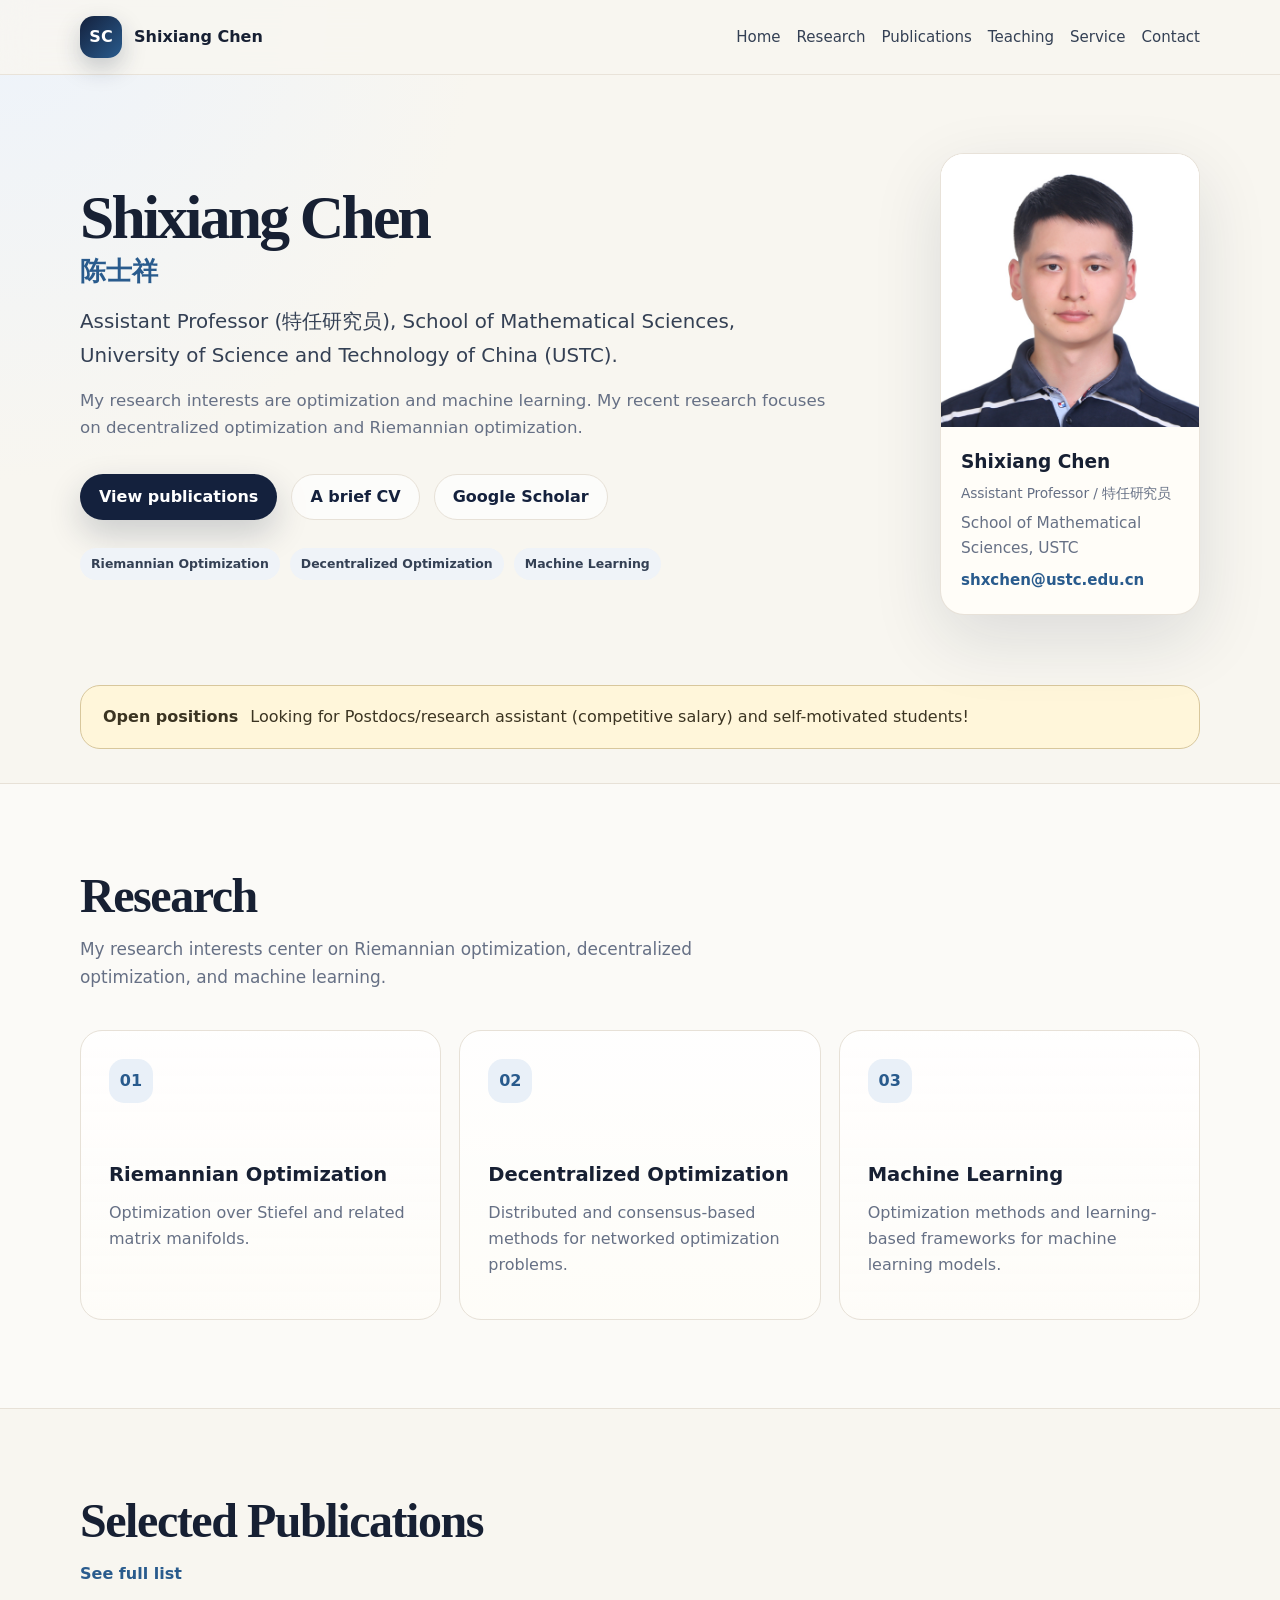
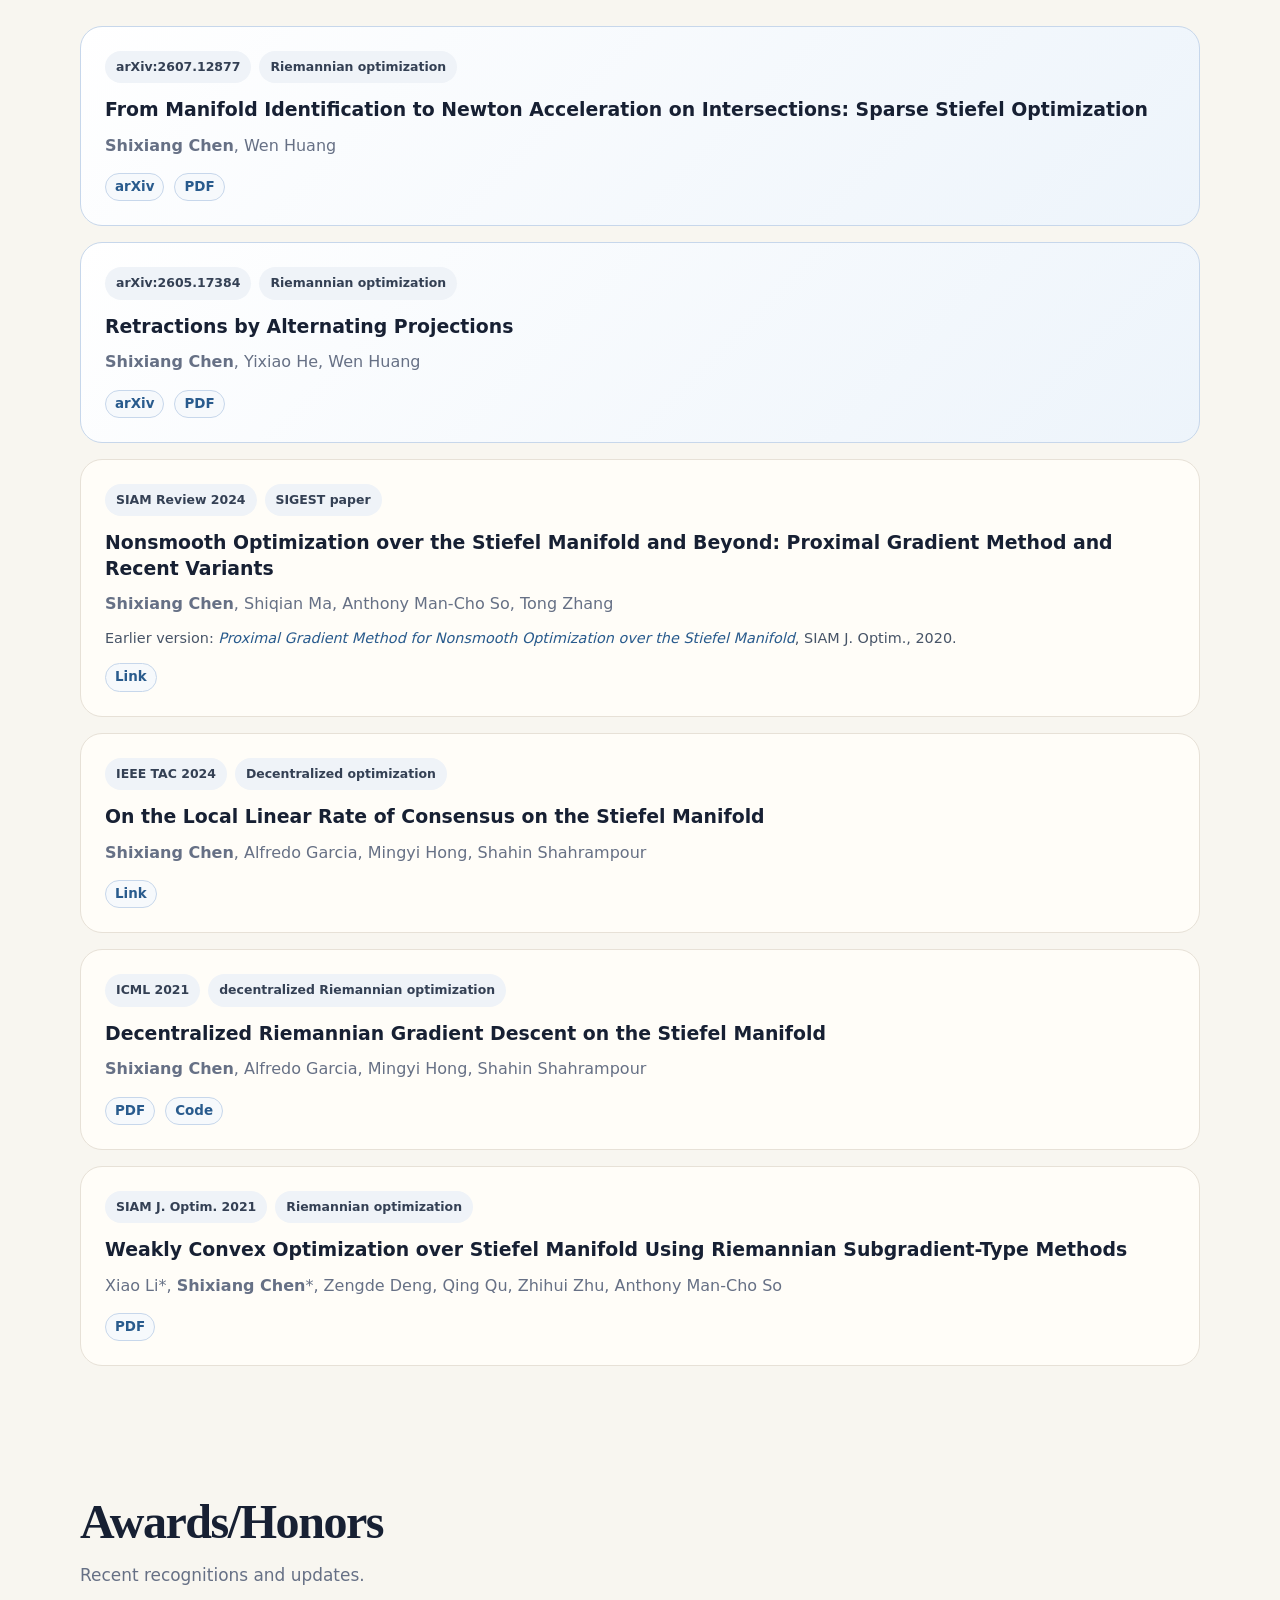
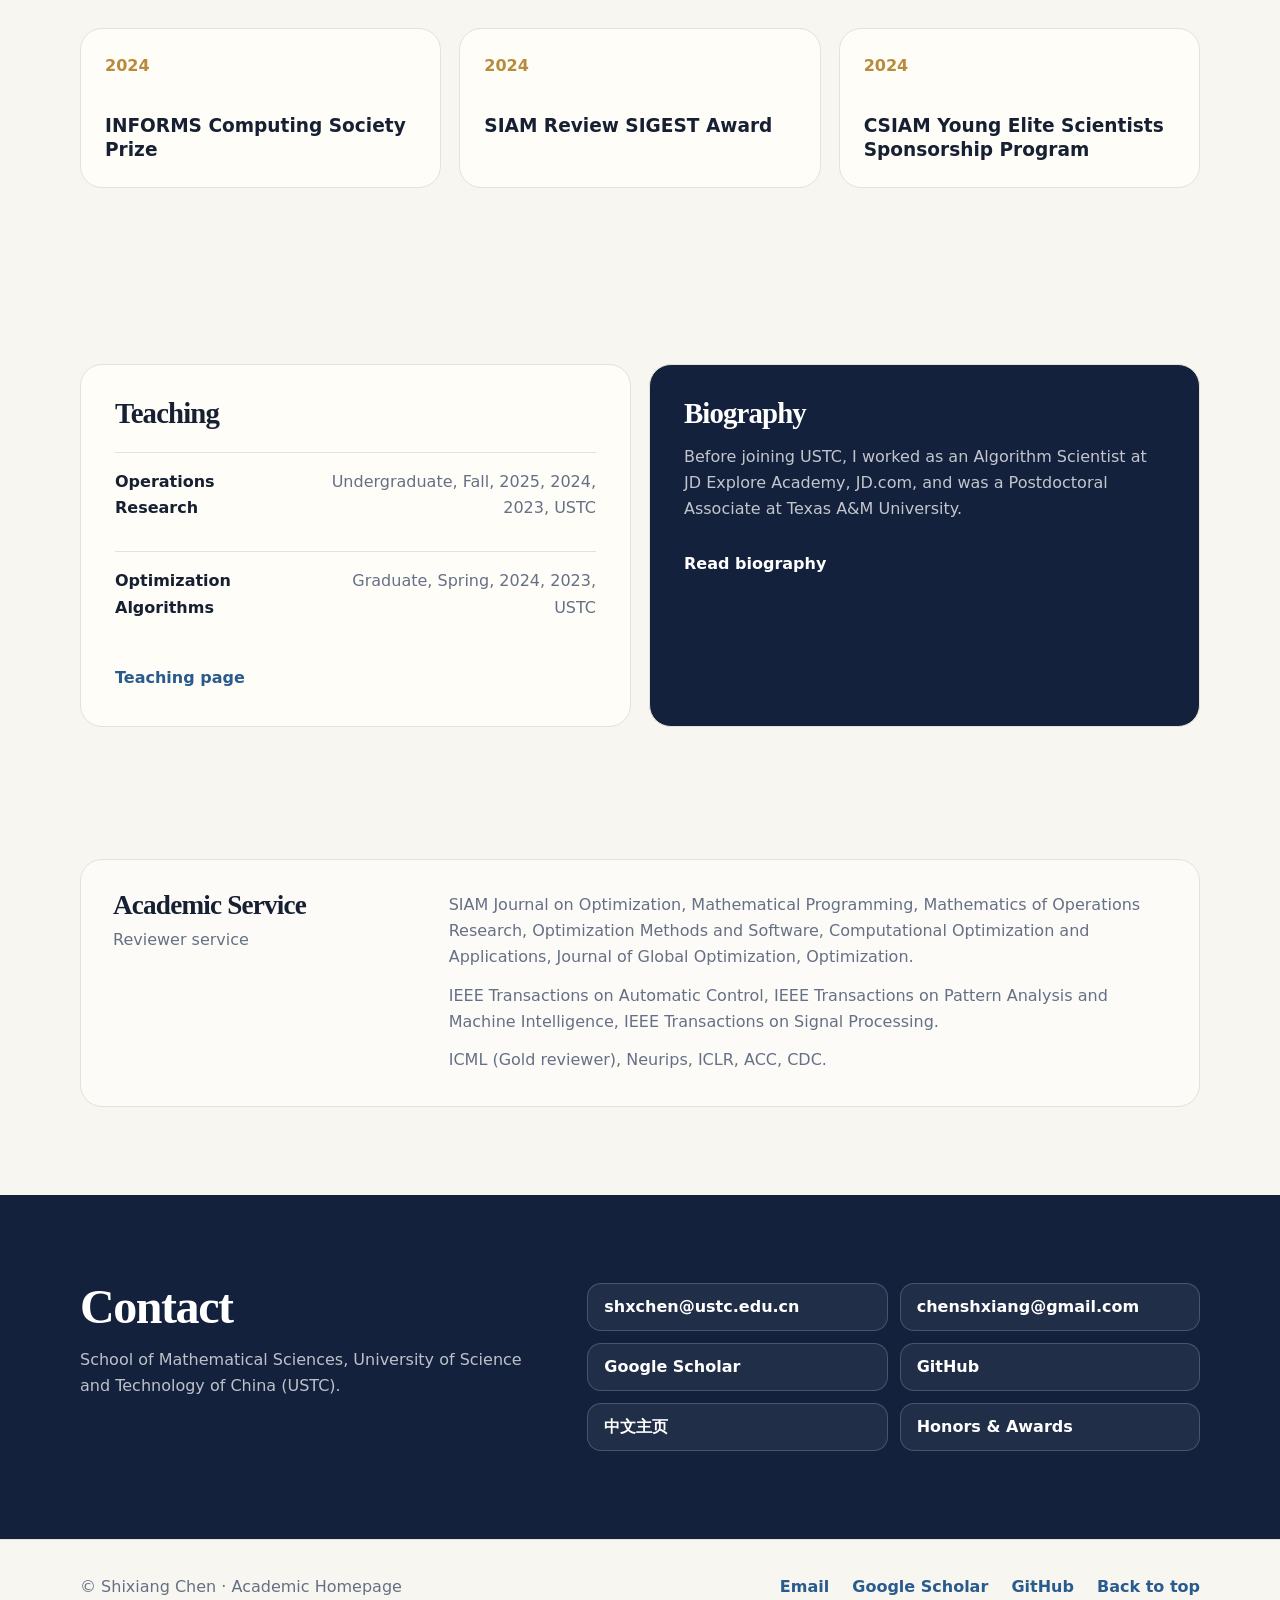
==== index.html @ 7901f351 "Remove selected publications description" ====
<!doctype html>
<html lang="en">
<head>
  <meta charset="utf-8" />
  <meta name="viewport" content="width=device-width, initial-scale=1" />
  <meta name="generator" content="jemdoc, see http://jemdoc.jaboc.net/" />
  <meta name="description" content="Shixiang Chen's academic homepage. Research in optimization, machine learning, decentralized optimization, and Riemannian optimization." />
  <link rel="stylesheet" href="jemdoc.css" type="text/css" />
  <link rel="shortcut icon" href="favicon.ico" />
  <link rel="bookmark" href="favicon.ico" type="image/x-icon" />
  <title>Shixiang Chen's Homepage (陈士祥)</title>
</head>
<body class="home-page">
  <header class="site-header">
    <div class="container nav-wrap">
      <a class="brand" href="#top" aria-label="Shixiang Chen homepage">
        <span class="brand-mark" aria-hidden="true">SC</span>
        <span class="brand-text">Shixiang Chen</span>
      </a>
      <nav class="nav-links" aria-label="Primary navigation">
        <a href="#top">Home</a>
        <a href="#research">Research</a>
        <a href="Publications.html">Publications</a>
        <a href="#teaching">Teaching</a>
        <a href="#service">Service</a>
        <a href="#contact">Contact</a>
      </nav>
    </div>
  </header>

  <main id="top">
    <section class="hero section-pad">
      <div class="container hero-grid">
        <div class="hero-copy">
          <h1>Shixiang Chen <span>陈士祥</span></h1>
          <p class="lead">
            Assistant Professor (特任研究员), School of Mathematical Sciences,
            University of Science and Technology of China (USTC).
          </p>
          <p class="hero-summary">
            My research interests are optimization and machine learning. My recent research focuses on
            decentralized optimization and Riemannian optimization.
          </p>
          <div class="hero-actions" aria-label="Key links">
            <a class="btn primary" href="#publications">View publications</a>
            <a class="btn ghost" href="cv/cv.pdf">A brief CV</a>
            <a class="btn ghost" href="https://scholar.google.com.hk/citations?user=WChDBRkAAAAJ&amp;hl">Google Scholar</a>
          </div>
          <div class="research-tags" aria-label="Research areas">
            <span>Riemannian Optimization</span>
            <span>Decentralized Optimization</span>
            <span>Machine Learning</span>
          </div>
        </div>
        <aside class="profile-card" aria-label="Profile">
          <img src="photos/bio.jpg" alt="Portrait of Shixiang Chen" />
          <div class="profile-info">
            <h2>Shixiang Chen</h2>
            <p class="profile-role">Assistant Professor / 特任研究员</p>
            <p>School of Mathematical Sciences, USTC</p>
            <a href="mailto:shxchen@ustc.edu.cn">shxchen@ustc.edu.cn</a>
          </div>
        </aside>
      </div>
    </section>

    <section class="notice-strip" aria-label="Open positions">
      <div class="container notice-inner">
        <strong>Open positions</strong>
        <span>Looking for Postdocs/research assistant (competitive salary) and self-motivated students!</span>
      </div>
    </section>

    <section id="research" class="section-pad muted">
      <div class="container">
        <div class="section-heading">
          <h2>Research</h2>
          <p>My research interests center on Riemannian optimization, decentralized optimization, and machine learning.</p>
        </div>
        <div class="research-grid">
          <article class="topic-card">
            <span class="topic-number">01</span>
            <h3>Riemannian Optimization</h3>
            <p>Optimization over Stiefel and related matrix manifolds.</p>
          </article>
          <article class="topic-card">
            <span class="topic-number">02</span>
            <h3>Decentralized Optimization</h3>
            <p>Distributed and consensus-based methods for networked optimization problems.</p>
          </article>
          <article class="topic-card">
            <span class="topic-number">03</span>
            <h3>Machine Learning</h3>
            <p>Optimization methods and learning-based frameworks for machine learning models.</p>
          </article>
        </div>
      </div>
    </section>

    <section id="publications" class="section-pad">
      <div class="container">
        <div class="section-heading">
          <h2>Selected Publications</h2>
          <a class="text-link" href="Publications.html">See full list</a>
        </div>
        <div class="paper-list">
          <article class="paper-card featured">
            <div class="paper-meta"><span>arXiv:2607.12877</span><span>Riemannian optimization</span></div>
            <h3>From Manifold Identification to Newton Acceleration on Intersections: Sparse Stiefel Optimization</h3>
            <p><strong>Shixiang Chen</strong>, Wen Huang</p>
            <p class="paper-links">
              <a href="https://arxiv.org/abs/2607.12877">arXiv</a>
              <a href="https://arxiv.org/pdf/2607.12877">PDF</a>
            </p>
          </article>
          <article class="paper-card featured">
            <div class="paper-meta"><span>arXiv:2605.17384</span><span>Riemannian optimization</span></div>
            <h3>Retractions by Alternating Projections</h3>
            <p><strong>Shixiang Chen</strong>, Yixiao He, Wen Huang</p>
            <p class="paper-links">
              <a href="https://arxiv.org/abs/2605.17384">arXiv</a>
              <a href="https://arxiv.org/pdf/2605.17384">PDF</a>
            </p>
          </article>
          <article class="paper-card">
            <div class="paper-meta"><span>SIAM Review 2024</span><span>SIGEST paper</span></div>
            <h3>Nonsmooth Optimization over the Stiefel Manifold and Beyond: Proximal Gradient Method and Recent Variants</h3>
            <p><strong>Shixiang Chen</strong>, Shiqian Ma, Anthony Man-Cho So, Tong Zhang</p>
            <p class="paper-note">Earlier version: <a href="https://epubs.siam.org/doi/10.1137/18M122457X"><em>Proximal Gradient Method for Nonsmooth Optimization over the Stiefel Manifold</em></a>, SIAM J. Optim., 2020.</p>
            <p class="paper-links"><a href="https://epubs.siam.org/doi/10.1137/24M1628578">Link</a></p>
          </article>
          <article class="paper-card">
            <div class="paper-meta"><span>IEEE TAC 2024</span><span>Decentralized optimization</span></div>
            <h3>On the Local Linear Rate of Consensus on the Stiefel Manifold</h3>
            <p><strong>Shixiang Chen</strong>, Alfredo Garcia, Mingyi Hong, Shahin Shahrampour</p>
            <p class="paper-links"><a href="https://ieeexplore.ieee.org/document/10310108">Link</a></p>
          </article>
          <article class="paper-card">
            <div class="paper-meta"><span>ICML 2021</span><span>decentralized Riemannian optimization</span></div>
            <h3>Decentralized Riemannian Gradient Descent on the Stiefel Manifold</h3>
            <p><strong>Shixiang Chen</strong>, Alfredo Garcia, Mingyi Hong, Shahin Shahrampour</p>
            <p class="paper-links">
              <a href="http://proceedings.mlr.press/v139/chen21g/chen21g.pdf">PDF</a>
              <a href="https://github.com/chenshixiang/Decentralized_Riemannian_gradient_descent_on_Stiefel_manifold">Code</a>
            </p>
          </article>
          <article class="paper-card">
            <div class="paper-meta"><span>SIAM J. Optim. 2021</span><span>Riemannian optimization</span></div>
            <h3>Weakly Convex Optimization over Stiefel Manifold Using Riemannian Subgradient-Type Methods</h3>
            <p>Xiao Li*, <strong>Shixiang Chen</strong>*, Zengde Deng, Qing Qu, Zhihui Zhu, Anthony Man-Cho So</p>
            <p class="paper-links"><a href="https://arxiv.org/pdf/1911.05047.pdf">PDF</a></p>
          </article>
        </div>
      </div>
    </section>

    <section id="awards" class="section-pad compact">
      <div class="container">
        <div class="section-heading">
          <h2>Awards/Honors</h2>
          <p>Recent recognitions and updates.</p>
        </div>
        <div class="highlight-grid">
          <article class="highlight-card">
            <span>2024</span>
            <h3>INFORMS Computing Society Prize</h3>
          </article>
          <article class="highlight-card">
            <span>2024</span>
            <h3>SIAM Review SIGEST Award</h3>
          </article>
          <article class="highlight-card">
            <span>2024</span>
            <h3>CSIAM Young Elite Scientists Sponsorship Program</h3>
          </article>
        </div>
      </div>
    </section>

    <section id="teaching" class="section-pad">
      <div class="container two-column">
        <div class="panel">
          <h2>Teaching</h2>
          <ul class="clean-list">
            <li><strong>Operations Research</strong><span>Undergraduate, Fall, 2025, 2024, 2023, USTC</span></li>
            <li><strong>Optimization Algorithms</strong><span>Graduate, Spring, 2024, 2023, USTC</span></li>
          </ul>
          <p class="panel-link"><a href="Teaching.html">Teaching page</a></p>
        </div>
        <div class="panel accent-panel">
          <h2>Biography</h2>
          <p>
            Before joining USTC, I worked as an Algorithm Scientist at JD Explore Academy, JD.com,
            and was a Postdoctoral Associate at Texas A&amp;M University.
          </p>
          <p class="panel-link"><a href="Biography.html">Read biography</a></p>
        </div>
      </div>
    </section>

    <section id="service" class="section-pad compact">
      <div class="container service-box">
        <div>
          <h2>Academic Service</h2>
          <p class="muted-text">Reviewer service</p>
        </div>
        <div>
          <p>
            SIAM Journal on Optimization, Mathematical Programming, Mathematics of Operations Research,
            Optimization Methods and Software, Computational Optimization and Applications,
            Journal of Global Optimization, Optimization.
          </p>
          <p>
            IEEE Transactions on Automatic Control, IEEE Transactions on Pattern Analysis and Machine Intelligence,
            IEEE Transactions on Signal Processing.
          </p>
          <p>ICML (Gold reviewer), Neurips, ICLR, ACC, CDC.</p>
        </div>
      </div>
    </section>

    <section id="contact" class="section-pad contact-section">
      <div class="container contact-grid">
        <div>
          <h2>Contact</h2>
          <p>School of Mathematical Sciences, University of Science and Technology of China (USTC).</p>
        </div>
        <div class="contact-links">
          <a href="mailto:shxchen@ustc.edu.cn">shxchen@ustc.edu.cn</a>
          <a href="mailto:chenshxiang@gmail.com">chenshxiang@gmail.com</a>
          <a href="https://scholar.google.com.hk/citations?user=WChDBRkAAAAJ&amp;hl">Google Scholar</a>
          <a href="https://github.com/chenshixiang">GitHub</a>
          <a href="http://faculty.ustc.edu.cn/chenshixiang/zh_CN/index.htm">中文主页</a>
          <a href="Recognition.html">Honors &amp; Awards</a>
        </div>
      </div>
    </section>
  </main>

  <footer class="footer">
    <div class="container footer-inner">
      <p>© Shixiang Chen · Academic Homepage</p>
      <div>
        <a href="mailto:shxchen@ustc.edu.cn">Email</a>
        <a href="https://scholar.google.com.hk/citations?user=WChDBRkAAAAJ&amp;hl">Google Scholar</a>
        <a href="https://github.com/chenshixiang">GitHub</a>
        <a href="#top">Back to top</a>
      </div>
    </div>
  </footer>
</body>
</html>
---- jemdoc.css ----
/* Modern academic homepage styles with light compatibility for legacy jemdoc pages. */

:root {
  --bg: #f8f6f0;
  --paper: #fffdf8;
  --ink: #172033;
  --muted: #667085;
  --line: #e7e1d7;
  --navy: #14213d;
  --blue: #295b8d;
  --blue-soft: #e9f0f8;
  --gold: #b88a3b;
  --shadow: 0 24px 70px rgba(20, 33, 61, 0.12);
  --radius: 22px;
}

* {
  box-sizing: border-box;
}

html {
  scroll-behavior: smooth;
}

body {
  margin: 0;
  color: var(--ink);
  background: var(--bg);
  font-family: Inter, ui-sans-serif, system-ui, -apple-system, BlinkMacSystemFont, "Segoe UI", sans-serif;
  line-height: 1.65;
  overflow-x: hidden;
}

a {
  color: var(--blue);
  text-decoration: none;
}

a:hover {
  color: var(--navy);
}

h1,
h2,
h3,
p {
  margin-top: 0;
}

strong {
  font-weight: 750;
}

.container {
  width: min(1120px, calc(100% - 40px));
  margin: 0 auto;
}

.section-pad {
  padding: 88px 0;
}

.compact {
  padding-top: 44px;
}

.home-page {
  background:
    radial-gradient(circle at top left, #edf3fb 0, rgba(237, 243, 251, 0) 30rem),
    var(--bg);
}

.site-header {
  position: sticky;
  top: 0;
  z-index: 10;
  background: rgba(248, 246, 240, 0.84);
  border-bottom: 1px solid rgba(231, 225, 215, 0.88);
  backdrop-filter: blur(16px);
}

.nav-wrap {
  min-height: 74px;
  display: flex;
  align-items: center;
  justify-content: space-between;
  gap: 22px;
}

.brand {
  display: inline-flex;
  align-items: center;
  gap: 12px;
  color: var(--ink);
  font-weight: 750;
}

.brand-mark {
  width: 42px;
  height: 42px;
  display: inline-grid;
  place-items: center;
  border-radius: 14px;
  color: #fff;
  background: linear-gradient(135deg, var(--navy), var(--blue));
  box-shadow: 0 10px 24px rgba(20, 33, 61, 0.22);
}

.brand-text {
  color: var(--ink);
}

.nav-links {
  display: flex;
  align-items: center;
  justify-content: flex-end;
  flex-wrap: wrap;
  gap: 16px;
  color: #344054;
  font-size: 0.94rem;
}

.nav-links a {
  color: inherit;
  min-width: 0;
}

.nav-links a:hover {
  color: var(--blue);
}

.hero {
  padding-top: 78px;
}

.hero-grid {
  display: grid;
  grid-template-columns: minmax(0, 1fr) 260px;
  gap: 52px;
  align-items: center;
}

.hero-copy,
.profile-card,
.paper-card,
.panel,
.topic-card,
.highlight-card {
  min-width: 0;
}

.hero h1 {
  margin-bottom: 20px;
  font-family: Georgia, "Times New Roman", serif;
  font-size: clamp(2.25rem, 5vw, 3.85rem);
  line-height: 0.95;
  letter-spacing: -0.045em;
  color: var(--ink);
}

.hero h1 span {
  display: block;
  margin-top: 14px;
  color: var(--blue);
  font-size: 0.42em;
  letter-spacing: 0;
}

.lead {
  max-width: 760px;
  margin-bottom: 14px;
  color: #344054;
  font-size: 1.24rem;
  line-height: 1.72;
}

.hero-summary {
  max-width: 760px;
  margin-bottom: 0;
  color: var(--muted);
  font-size: 1.04rem;
}

.hero-actions {
  display: flex;
  flex-wrap: wrap;
  gap: 14px;
  margin: 32px 0 28px;
}

.btn {
  min-height: 46px;
  display: inline-flex;
  align-items: center;
  justify-content: center;
  padding: 0 18px;
  border: 1px solid transparent;
  border-radius: 999px;
  font-weight: 750;
}

.btn.primary {
  color: #fff;
  background: var(--navy);
  box-shadow: 0 14px 34px rgba(20, 33, 61, 0.2);
}

.btn.ghost {
  color: var(--navy);
  background: rgba(255, 255, 255, 0.66);
  border-color: var(--line);
}

.btn:hover {
  transform: translateY(-1px);
  transition: transform 0.16s ease;
}

.research-tags {
  max-width: 780px;
  display: flex;
  flex-wrap: wrap;
  gap: 10px;
}

.research-tags span,
.paper-meta span {
  display: inline-flex;
  padding: 6px 11px;
  border-radius: 999px;
  color: #344054;
  background: #eff3f8;
  font-size: 0.78rem;
  font-weight: 800;
  max-width: 100%;
}

.profile-card {
  overflow: hidden;
  border: 1px solid rgba(231, 225, 215, 0.95);
  border-radius: 24px;
  background: var(--paper);
  box-shadow: var(--shadow);
}

.profile-card img {
  display: block;
  width: 100%;
  aspect-ratio: 1 / 1.06;
  object-fit: cover;
  object-position: center top;
  background: #fff;
}

.profile-info {
  padding: 20px;
}

.profile-info h2 {
  margin-bottom: 4px;
  font-size: 1.16rem;
}

.profile-info p {
  margin: 0 0 6px;
  color: var(--muted);
  font-size: 0.96rem;
}

.profile-info .profile-role {
  white-space: nowrap;
  font-size: 0.86rem;
  letter-spacing: -0.01em;
}

.profile-info a {
  color: var(--blue);
  font-size: 0.94rem;
  font-weight: 750;
}

.notice-strip {
  margin: -18px 0 34px;
}

.notice-inner {
  display: flex;
  align-items: center;
  gap: 12px;
  padding: 18px 22px;
  border: 1px solid #d8c79c;
  border-radius: 20px;
  color: #3b3422;
  background: #fff6da;
}

.notice-inner strong {
  white-space: nowrap;
}

.section-heading {
  max-width: 720px;
  margin-bottom: 38px;
}

.section-heading h2,
.panel h2,
.service-box h2,
.contact-section h2 {
  margin-bottom: 16px;
  font-family: Georgia, "Times New Roman", serif;
  font-size: clamp(1.8rem, 3.8vw, 3rem);
  line-height: 1;
  letter-spacing: -0.03em;
  color: var(--ink);
}

.section-heading p {
  color: var(--muted);
  font-size: 1.06rem;
}

.muted {
  background: rgba(255, 255, 255, 0.42);
  border-top: 1px solid var(--line);
  border-bottom: 1px solid var(--line);
}

.highlight-grid,
.research-grid {
  display: grid;
  grid-template-columns: repeat(3, minmax(0, 1fr));
  gap: 18px;
}

.highlight-card,
.topic-card,
.paper-card,
.panel {
  border: 1px solid var(--line);
  border-radius: var(--radius);
  background: var(--paper);
}

.highlight-card {
  padding: 24px;
}

.highlight-card span {
  display: block;
  margin-bottom: 34px;
  color: var(--gold);
  font-weight: 850;
}

.highlight-card h3 {
  margin-bottom: 0;
  font-size: 1.16rem;
  line-height: 1.32;
}

.research-grid {
  grid-template-columns: repeat(3, minmax(0, 1fr));
}

.topic-card {
  min-height: 290px;
  padding: 28px;
  background: linear-gradient(180deg, rgba(255, 255, 255, 0.9), rgba(255, 253, 248, 0.84));
}

.topic-number {
  width: 44px;
  height: 44px;
  display: inline-grid;
  place-items: center;
  margin-bottom: 60px;
  border-radius: 15px;
  color: var(--blue);
  background: var(--blue-soft);
  font-weight: 850;
}

.topic-card h3 {
  margin-bottom: 12px;
  font-size: 1.22rem;
  line-height: 1.25;
}

.topic-card p {
  margin-bottom: 0;
  color: var(--muted);
}

.split-layout {
  display: grid;
  grid-template-columns: 0.68fr 1fr;
  gap: 54px;
  align-items: start;
}

.sticky-heading {
  position: sticky;
  top: 110px;
}

.text-link {
  color: var(--blue);
  font-weight: 800;
}

.paper-list {
  display: grid;
  gap: 16px;
}

.paper-card {
  padding: 24px;
}

.paper-card.featured {
  border-color: #c7d7eb;
  background: linear-gradient(135deg, #ffffff, #edf4fb);
}

.paper-meta {
  display: flex;
  flex-wrap: wrap;
  gap: 8px;
  margin-bottom: 14px;
}

.paper-card h3 {
  margin-bottom: 10px;
  font-size: 1.18rem;
  line-height: 1.35;
}

.paper-card p {
  margin-bottom: 0;
  color: var(--muted);
}

.paper-card .paper-note {
  margin-top: 10px;
  color: #475467;
  font-size: 0.9rem;
  line-height: 1.5;
}

.paper-links {
  display: flex;
  flex-wrap: wrap;
  gap: 10px;
  margin-top: 14px;
}

.paper-links a,
.publication-list a {
  display: inline-flex;
  align-items: center;
  min-height: 26px;
  padding: 2px 9px;
  border: 1px solid #c7d7eb;
  border-radius: 999px;
  color: var(--blue);
  background: #f6f9fc;
  font-size: 0.84rem;
  font-weight: 760;
}

.publication-section h3 {
  margin: 44px 0 16px;
  color: var(--blue);
  font-size: 1.18rem;
}

.publication-list {
  display: grid;
  gap: 14px;
  margin: 0;
  padding-left: 1.3rem;
}

.publication-list li {
  padding-left: 6px;
  color: #344054;
}

.note {
  margin: 24px 0 0;
  color: var(--muted);
}

.two-column {
  display: grid;
  grid-template-columns: 1fr 1fr;
  gap: 18px;
}

.panel {
  padding: 34px;
}

.panel h2 {
  font-size: 1.8rem;
}

.clean-list {
  display: grid;
  gap: 14px;
  margin: 24px 0 0;
  padding: 0;
  list-style: none;
}

.clean-list li {
  display: flex;
  justify-content: space-between;
  gap: 18px;
  padding: 16px 0;
  border-top: 1px solid var(--line);
}

.clean-list span {
  color: var(--muted);
  text-align: right;
}

.panel-link {
  margin: 28px 0 0;
  font-weight: 750;
}

.accent-panel {
  color: #fff;
  background: var(--navy);
}

.accent-panel h2 {
  color: #fff;
}

.accent-panel p {
  color: rgba(255, 255, 255, 0.74);
}

.accent-panel a {
  color: #fff;
}

.service-box {
  display: grid;
  grid-template-columns: 0.42fr 1fr;
  gap: 34px;
  align-items: start;
  padding: 32px;
  border: 1px solid var(--line);
  border-radius: var(--radius);
  background: rgba(255, 255, 255, 0.58);
}

.service-box h2 {
  margin-bottom: 8px;
  font-size: 1.7rem;
}

.service-box p {
  margin-bottom: 12px;
  color: var(--muted);
}

.service-box p:last-child {
  margin-bottom: 0;
}

.muted-text {
  color: var(--muted);
}

.contact-section {
  background: var(--navy);
  color: #fff;
}

.contact-grid {
  display: grid;
  grid-template-columns: 0.74fr 1fr;
  gap: 54px;
  align-items: start;
}

.contact-section h2 {
  color: #fff;
}

.contact-section p {
  color: rgba(255, 255, 255, 0.72);
}

.contact-links {
  display: grid;
  grid-template-columns: repeat(2, minmax(0, 1fr));
  gap: 12px;
}

.contact-links a {
  min-height: 48px;
  display: inline-flex;
  align-items: center;
  padding: 0 16px;
  border: 1px solid rgba(255, 255, 255, 0.18);
  border-radius: 14px;
  color: #fff;
  background: rgba(255, 255, 255, 0.06);
  font-weight: 700;
}

.footer {
  padding: 34px 0;
  border-top: 1px solid var(--line);
  color: var(--muted);
}

.footer-inner {
  display: flex;
  align-items: center;
  justify-content: space-between;
  gap: 16px;
}

.footer p {
  margin: 0;
}

.footer a {
  margin-left: 18px;
  color: var(--blue);
  font-weight: 750;
}

/* Legacy jemdoc page compatibility. */
body:not(.home-page) {
  background: var(--bg);
  padding: 28px;
}

table#tlayout {
  width: min(1040px, 100%);
  margin: 0 auto;
  border-collapse: separate;
  border-spacing: 0;
  overflow: hidden;
  border: 1px solid var(--line);
  border-radius: 20px;
  background: var(--paper);
  box-shadow: 0 18px 48px rgba(20, 33, 61, 0.08);
}

#layout-menu {
  min-width: 190px;
  padding: 20px 16px;
  color: #344054;
  background: #f3f6fa;
  vertical-align: top;
}

#layout-content {
  padding: 28px 34px;
  background: var(--paper);
  vertical-align: top;
}

div.menu-category {
  margin-bottom: 10px;
  padding-bottom: 8px;
  border-bottom: 1px solid var(--line);
  color: var(--ink);
  font-weight: 800;
}

div.menu-item {
  margin: 8px 0;
}

#layout-menu a {
  color: var(--blue);
}

#layout-menu a.current:link,
#layout-menu a.current:visited {
  color: var(--navy);
  font-weight: 750;
}

div#toptitle {
  margin-bottom: 22px;
  padding-bottom: 12px;
  border-bottom: 1px solid var(--line);
}

#layout-content h1,
#layout-content h2,
#layout-content h3 {
  color: var(--ink);
}

#layout-content h1 {
  margin-bottom: 0;
  font-family: Georgia, "Times New Roman", serif;
  font-size: 2rem;
  line-height: 1.1;
}

#layout-content p {
  line-height: 1.55;
}

ul,
ol,
dl {
  margin-top: 0.2em;
  margin-bottom: 0.8em;
}

tt {
  background: #ffffdd;
}

pre,
tt {
  font-family: monaco, monospace;
  font-size: 90%;
}

div#footer {
  margin-top: 4em;
  padding-top: 0.1em;
  border-top: 1px solid #c0c0c0;
  color: #c0c0c0;
  font-size: small;
}

div#footer-text {
  float: left;
  padding-bottom: 8px;
}

@media (max-width: 980px) {
  .hero-grid,
  .split-layout,
  .two-column,
  .service-box,
  .contact-grid {
    grid-template-columns: 1fr;
  }

  .profile-card {
    max-width: 280px;
  }

  .highlight-grid,
  .research-grid {
    grid-template-columns: repeat(2, minmax(0, 1fr));
  }

  .sticky-heading {
    position: static;
  }
}

@media (max-width: 680px) {
  body:not(.home-page) {
    padding: 14px;
  }

  .container {
    width: min(100% - 28px, 1120px);
  }

  .section-pad {
    padding: 64px 0;
  }

  .compact {
    padding-top: 34px;
  }

  .nav-wrap {
    min-height: auto;
    align-items: flex-start;
    flex-direction: column;
    padding: 14px 0;
  }

  .nav-links {
    width: 100%;
    display: grid;
    grid-template-columns: repeat(3, minmax(0, 1fr));
    justify-content: flex-start;
    gap: 10px 14px;
  }

  .nav-links a {
    white-space: nowrap;
  }

  .hero {
    padding-top: 58px;
  }

  .hero h1 {
    max-width: 100%;
    font-size: clamp(1.95rem, 8.8vw, 2.45rem);
    letter-spacing: -0.035em;
    overflow-wrap: break-word;
  }

  .research-tags {
    display: grid;
    grid-template-columns: 1fr;
    justify-items: start;
  }

  .research-tags span {
    width: auto;
    white-space: normal;
  }

  .lead {
    font-size: 1.08rem;
  }

  .notice-strip {
    margin: -6px 0 26px;
  }

  .notice-inner {
    align-items: flex-start;
    flex-direction: column;
  }

  .highlight-grid,
  .research-grid,
  .contact-links {
    grid-template-columns: 1fr;
  }

  .topic-card {
    min-height: auto;
  }

  .topic-number {
    margin-bottom: 34px;
  }

  .clean-list li,
  .footer-inner {
    flex-direction: column;
    align-items: flex-start;
  }

  .clean-list span {
    text-align: left;
  }

  .footer a {
    margin: 0 18px 0 0;
  }

  table#tlayout,
  table#tlayout tbody,
  table#tlayout tr,
  table#tlayout td {
    display: block;
    width: 100%;
  }

  #layout-menu {
    min-width: 0;
  }

  #layout-content {
    padding: 24px 20px;
  }
}
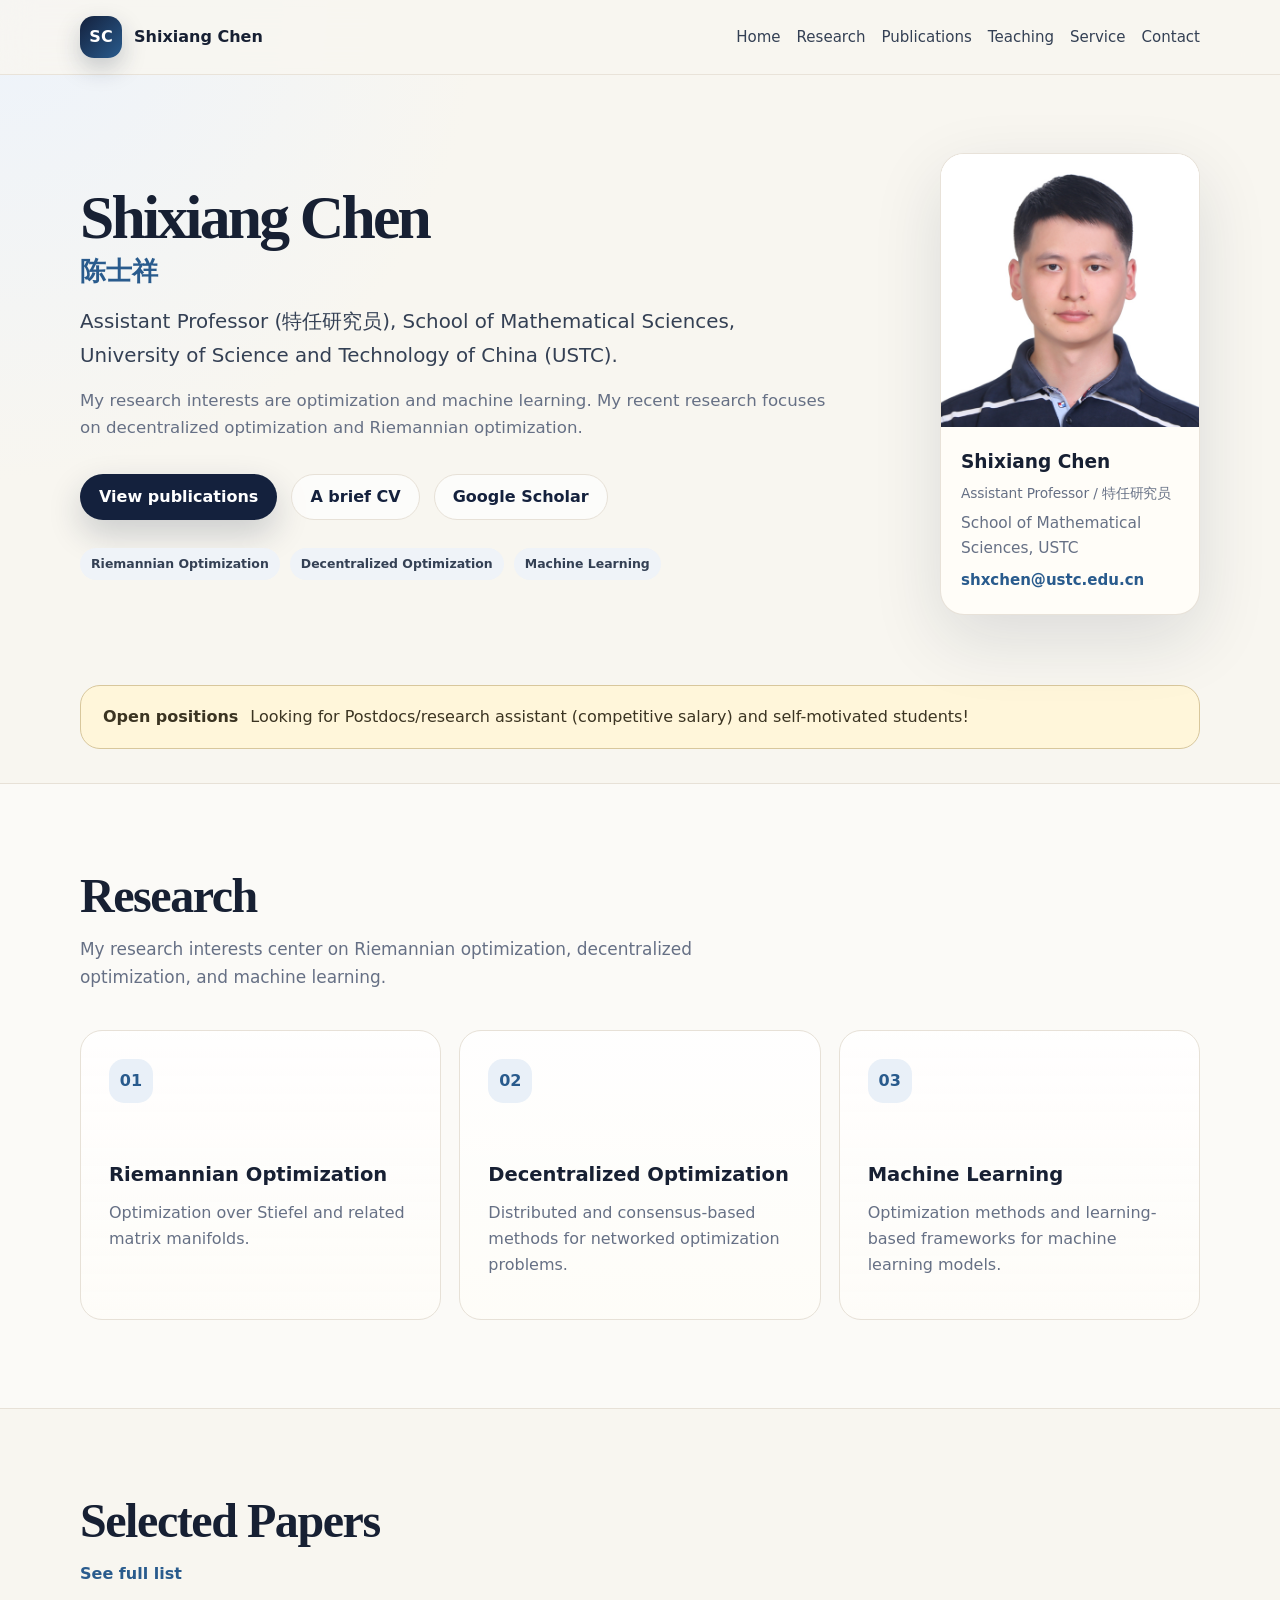
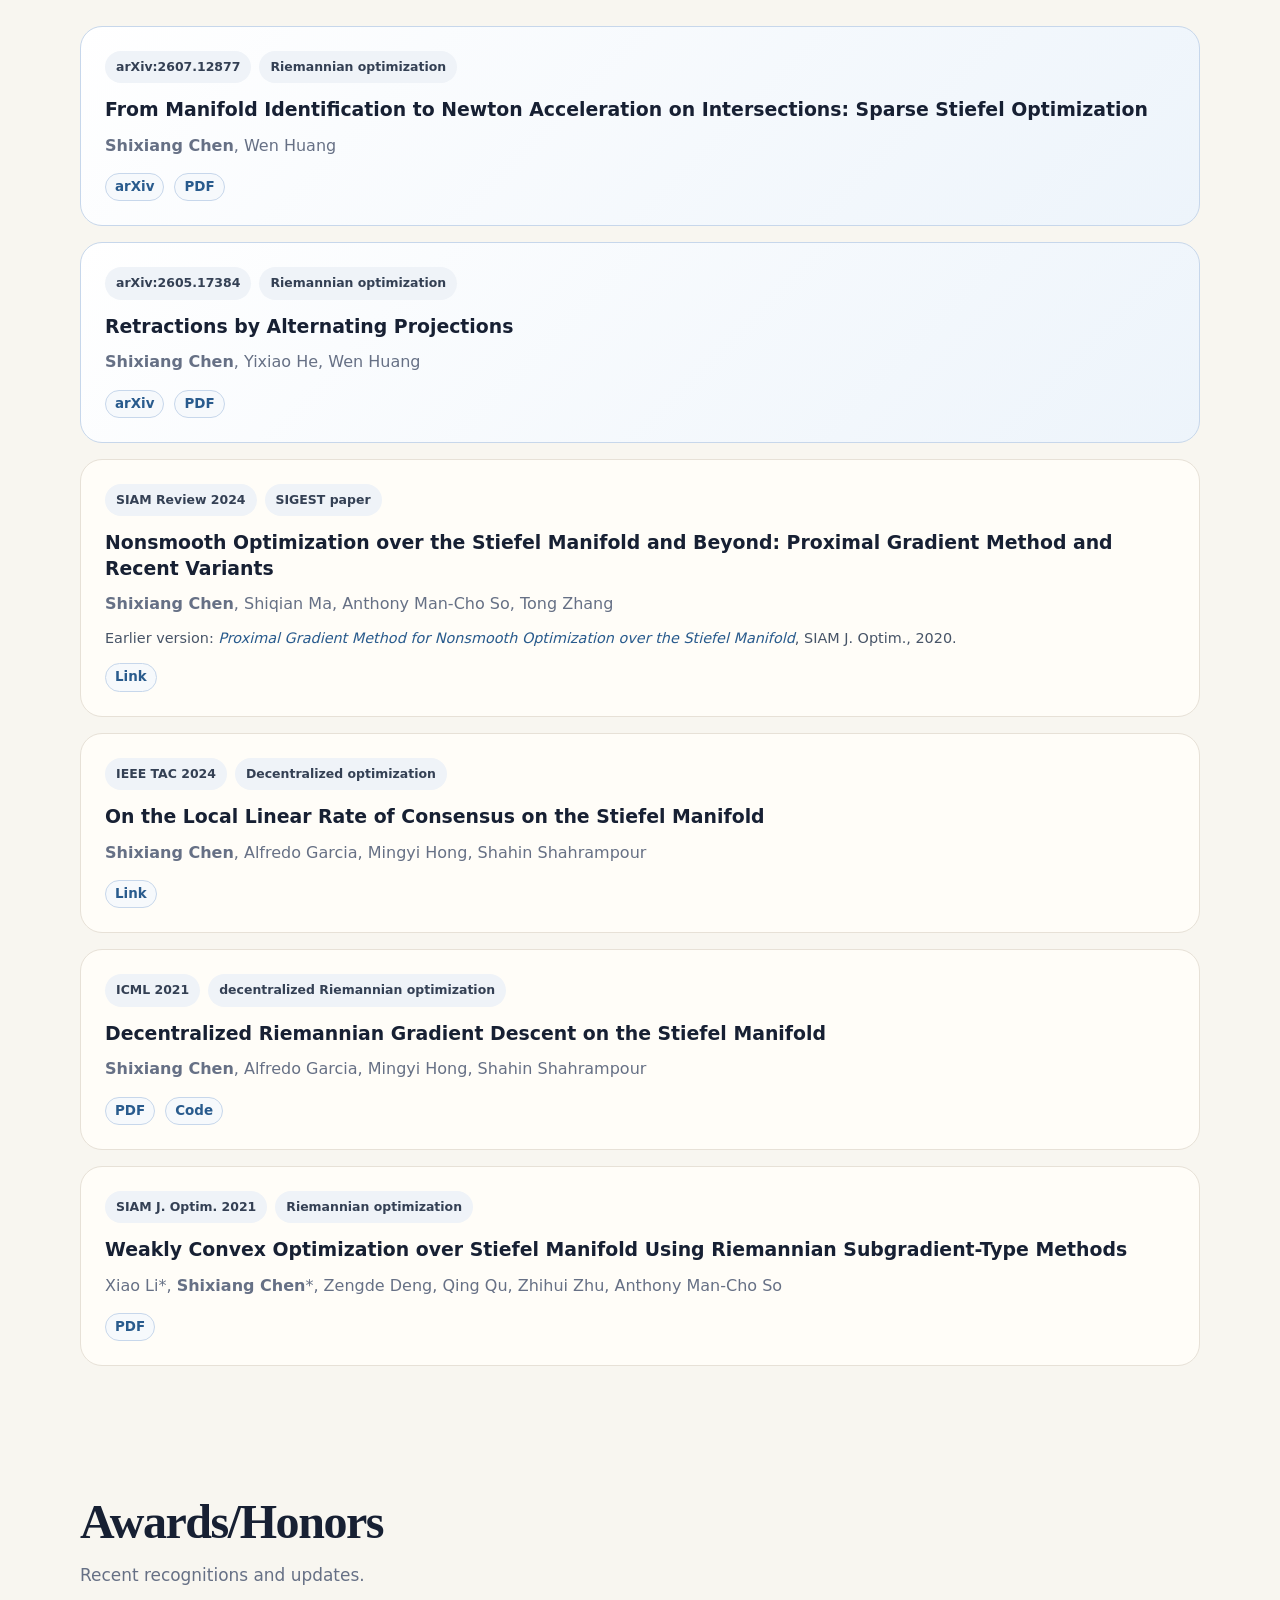
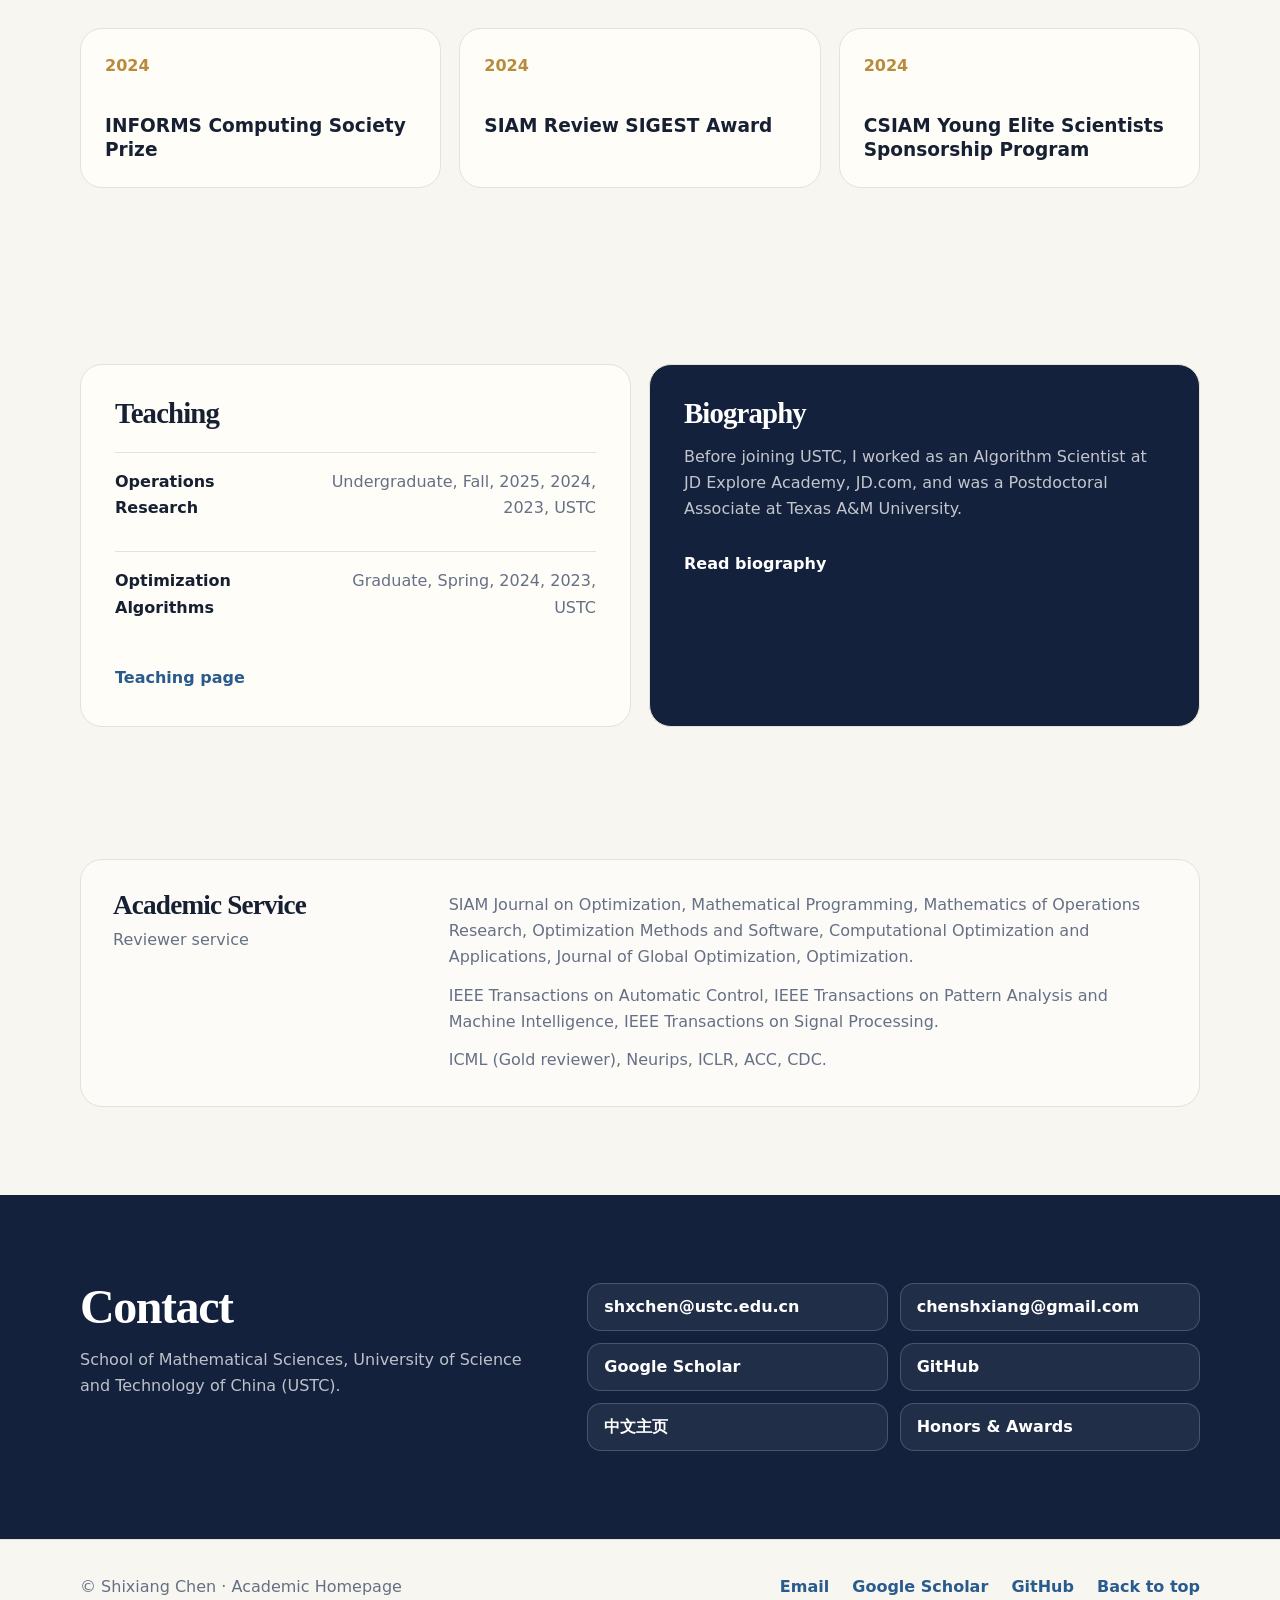
==== commit 382d505a: "Rename selected papers section" ====
--- a/index.html
+++ b/index.html
@@ -100,7 +100,7 @@
     <section id="publications" class="section-pad">
       <div class="container">
         <div class="section-heading">
-          <h2>Selected Publications</h2>
+          <h2>Selected Papers</h2>
           <a class="text-link" href="Publications.html">See full list</a>
         </div>
         <div class="paper-list">
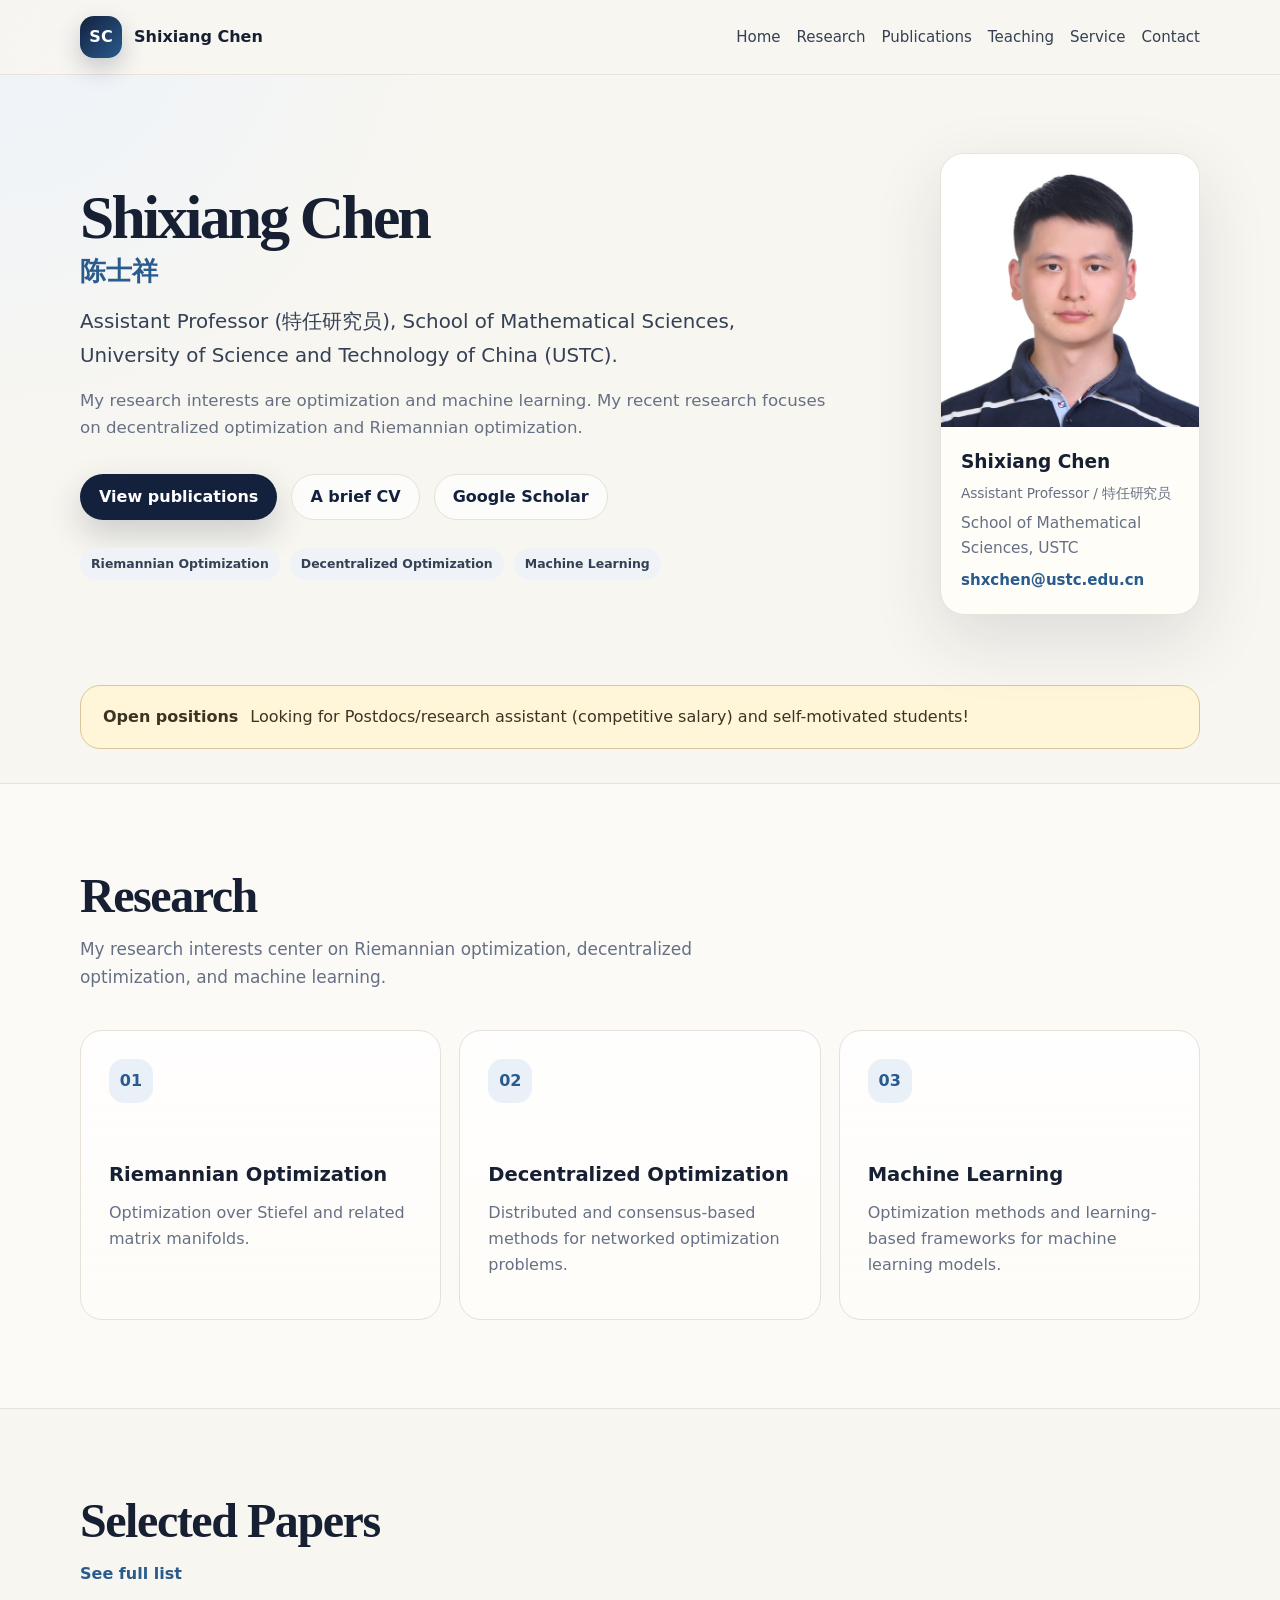
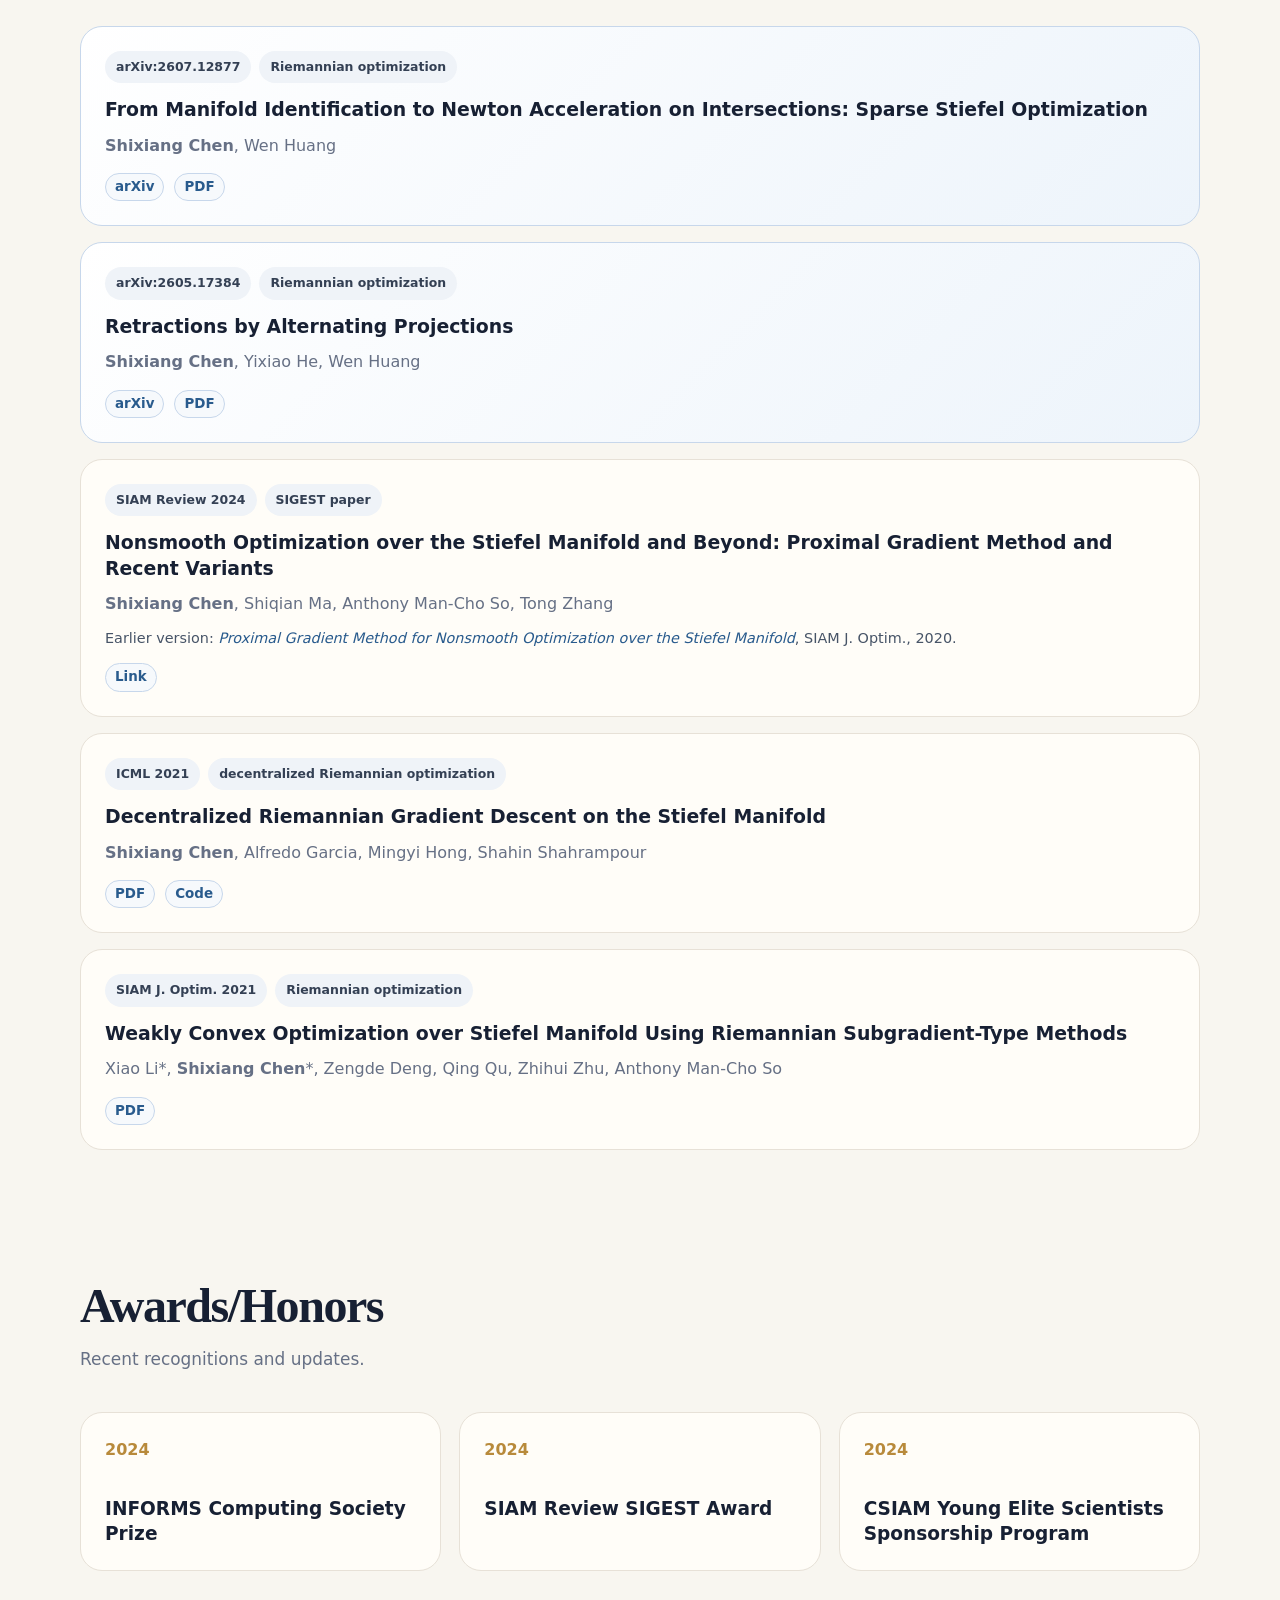
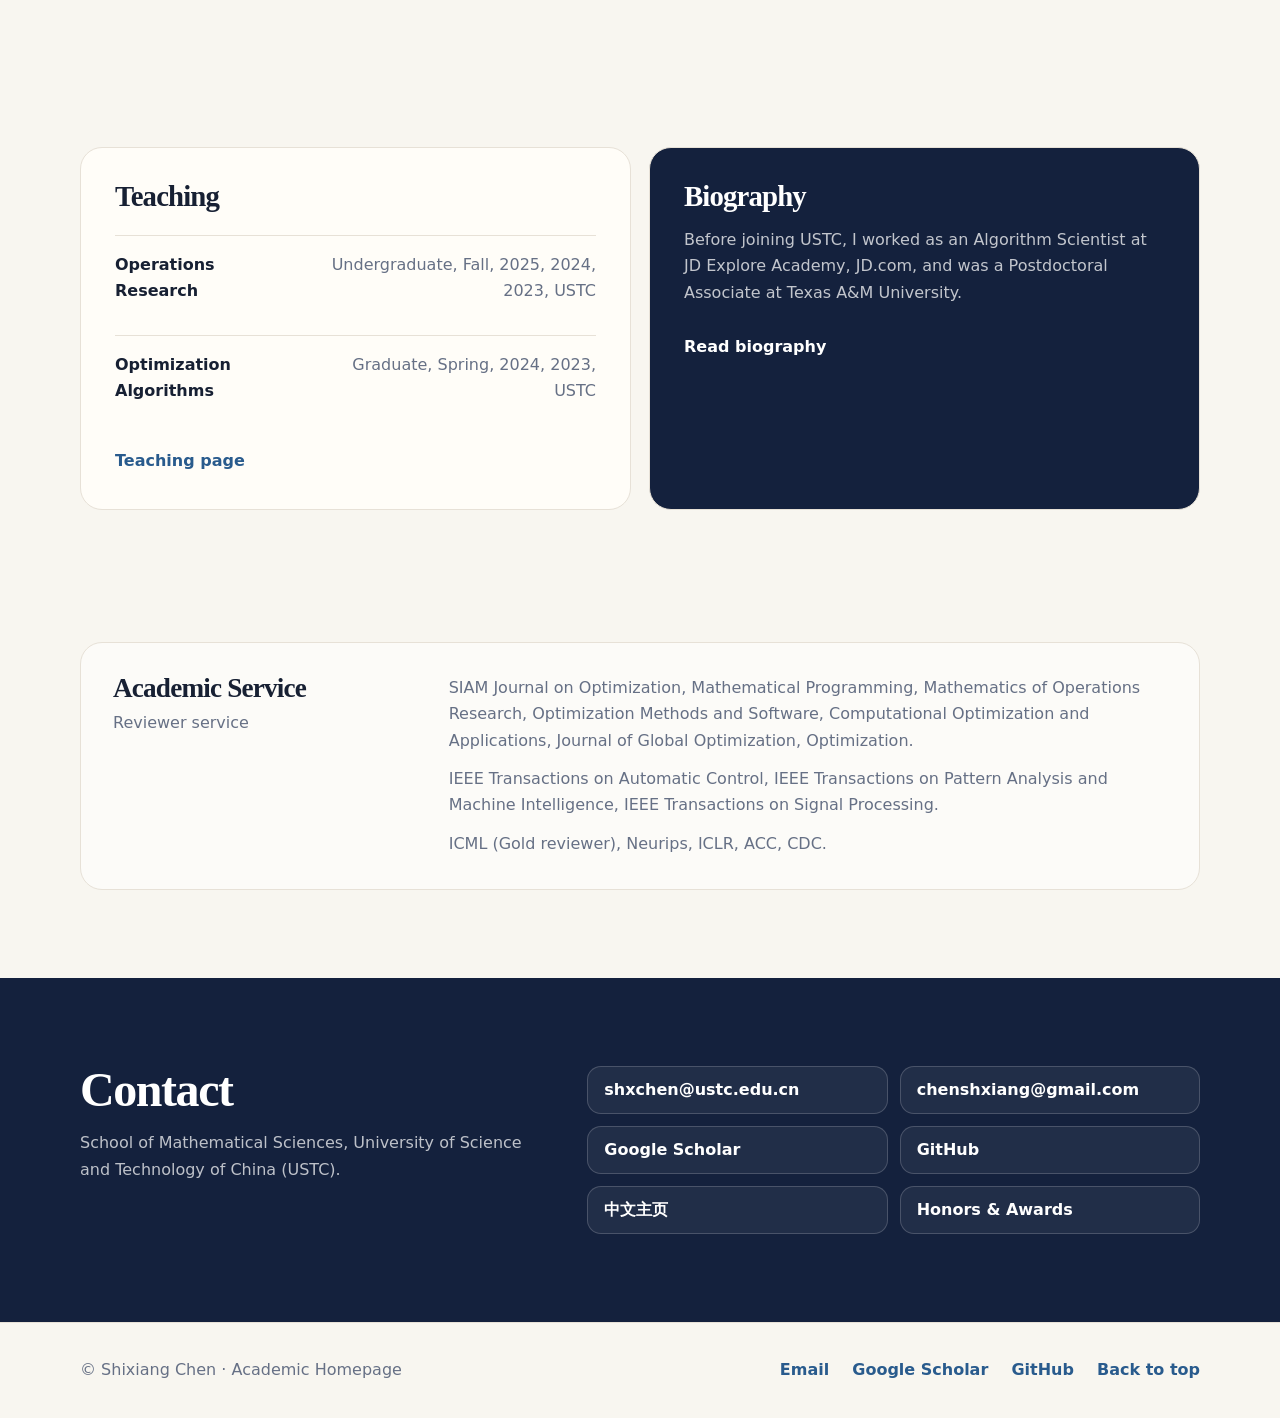
==== commit e8e12d5a: "Remove consensus paper from selected papers" ====
--- a/index.html
+++ b/index.html
@@ -130,12 +130,6 @@
             <p class="paper-links"><a href="https://epubs.siam.org/doi/10.1137/24M1628578">Link</a></p>
           </article>
           <article class="paper-card">
-            <div class="paper-meta"><span>IEEE TAC 2024</span><span>Decentralized optimization</span></div>
-            <h3>On the Local Linear Rate of Consensus on the Stiefel Manifold</h3>
-            <p><strong>Shixiang Chen</strong>, Alfredo Garcia, Mingyi Hong, Shahin Shahrampour</p>
-            <p class="paper-links"><a href="https://ieeexplore.ieee.org/document/10310108">Link</a></p>
-          </article>
-          <article class="paper-card">
             <div class="paper-meta"><span>ICML 2021</span><span>decentralized Riemannian optimization</span></div>
             <h3>Decentralized Riemannian Gradient Descent on the Stiefel Manifold</h3>
             <p><strong>Shixiang Chen</strong>, Alfredo Garcia, Mingyi Hong, Shahin Shahrampour</p>
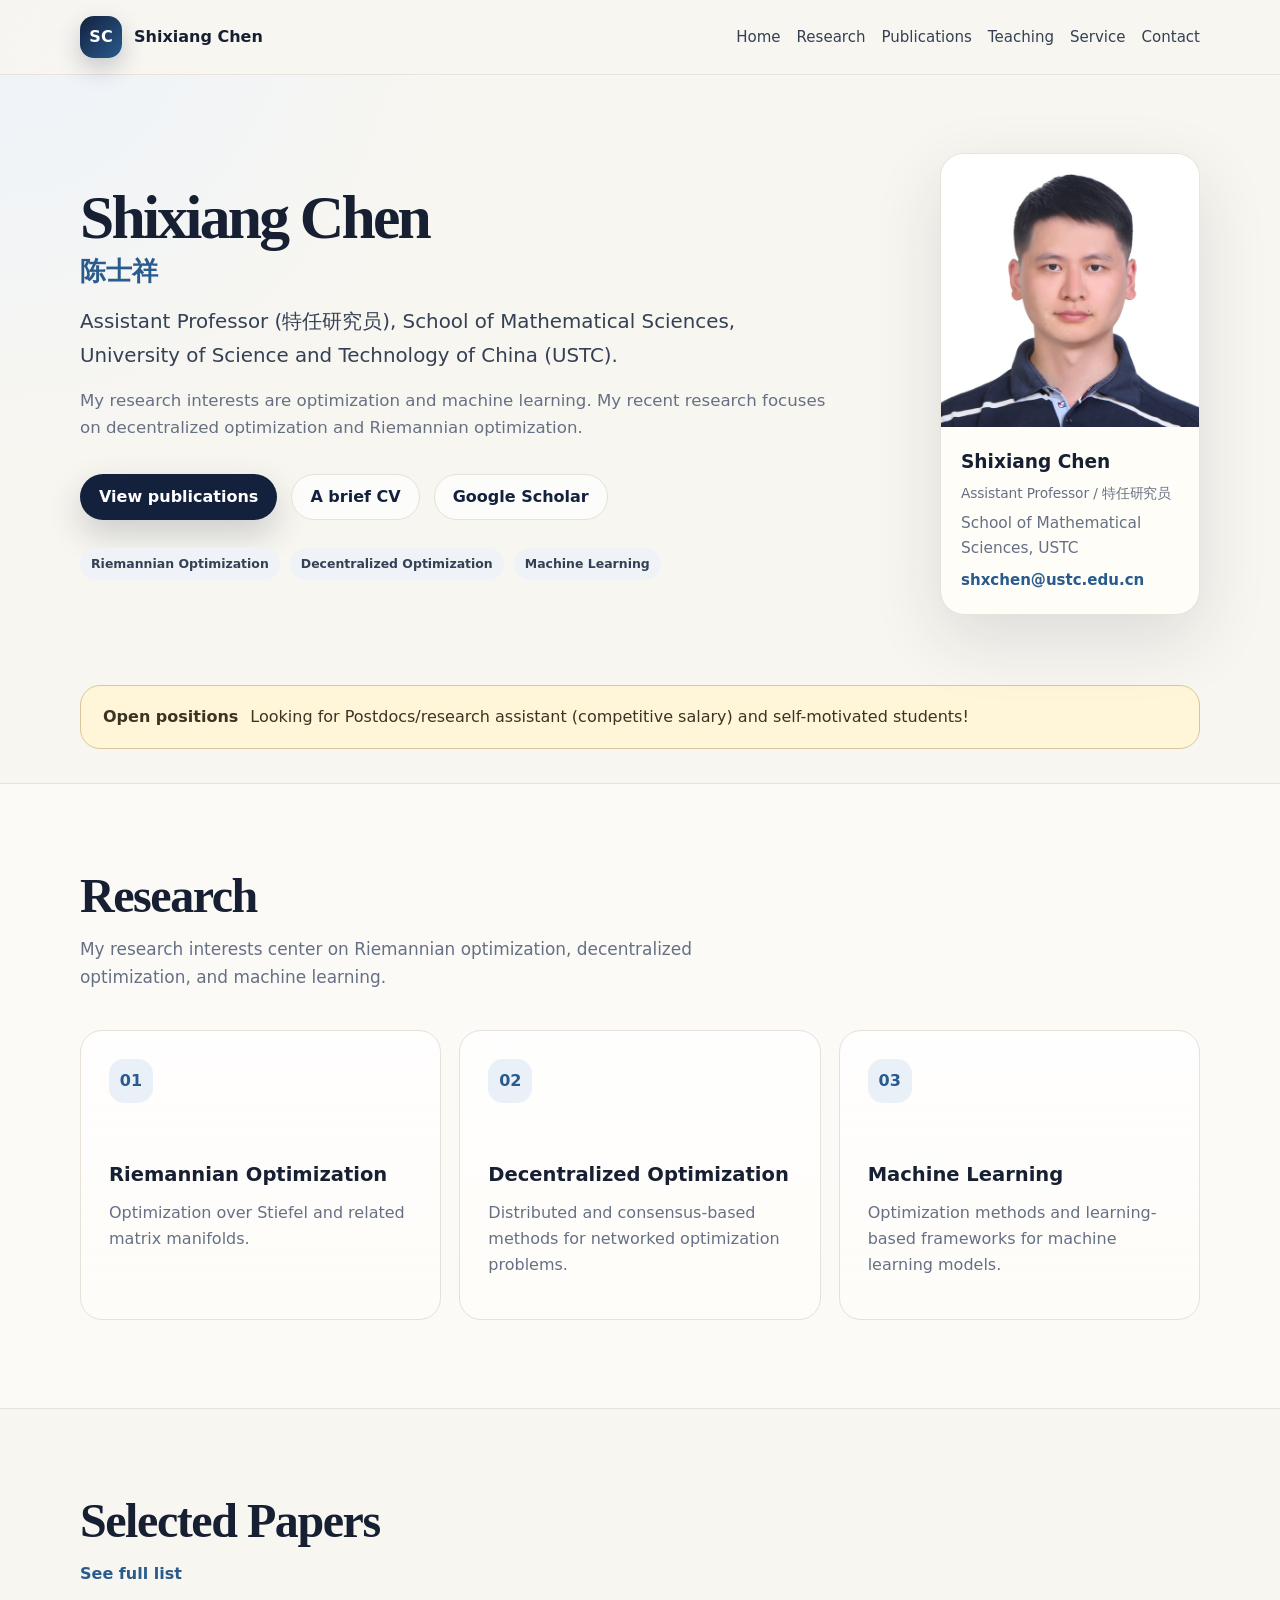
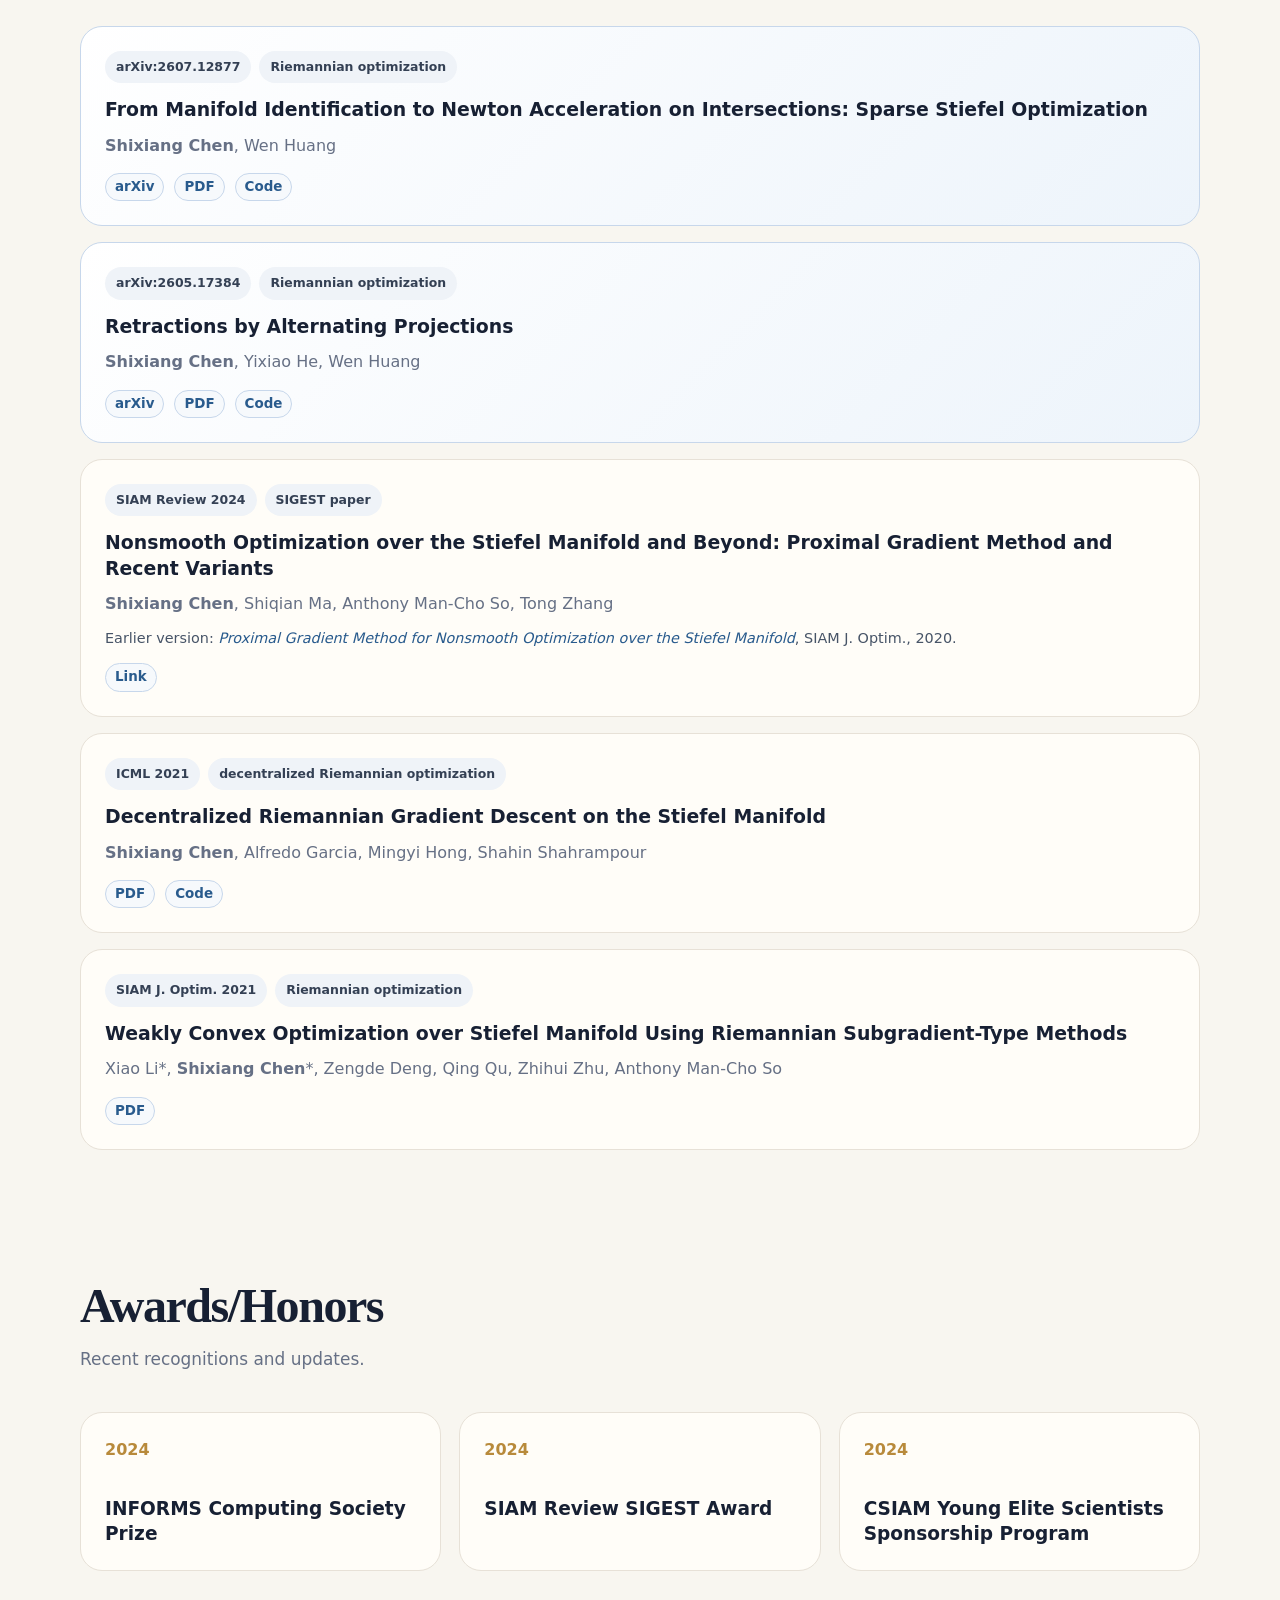
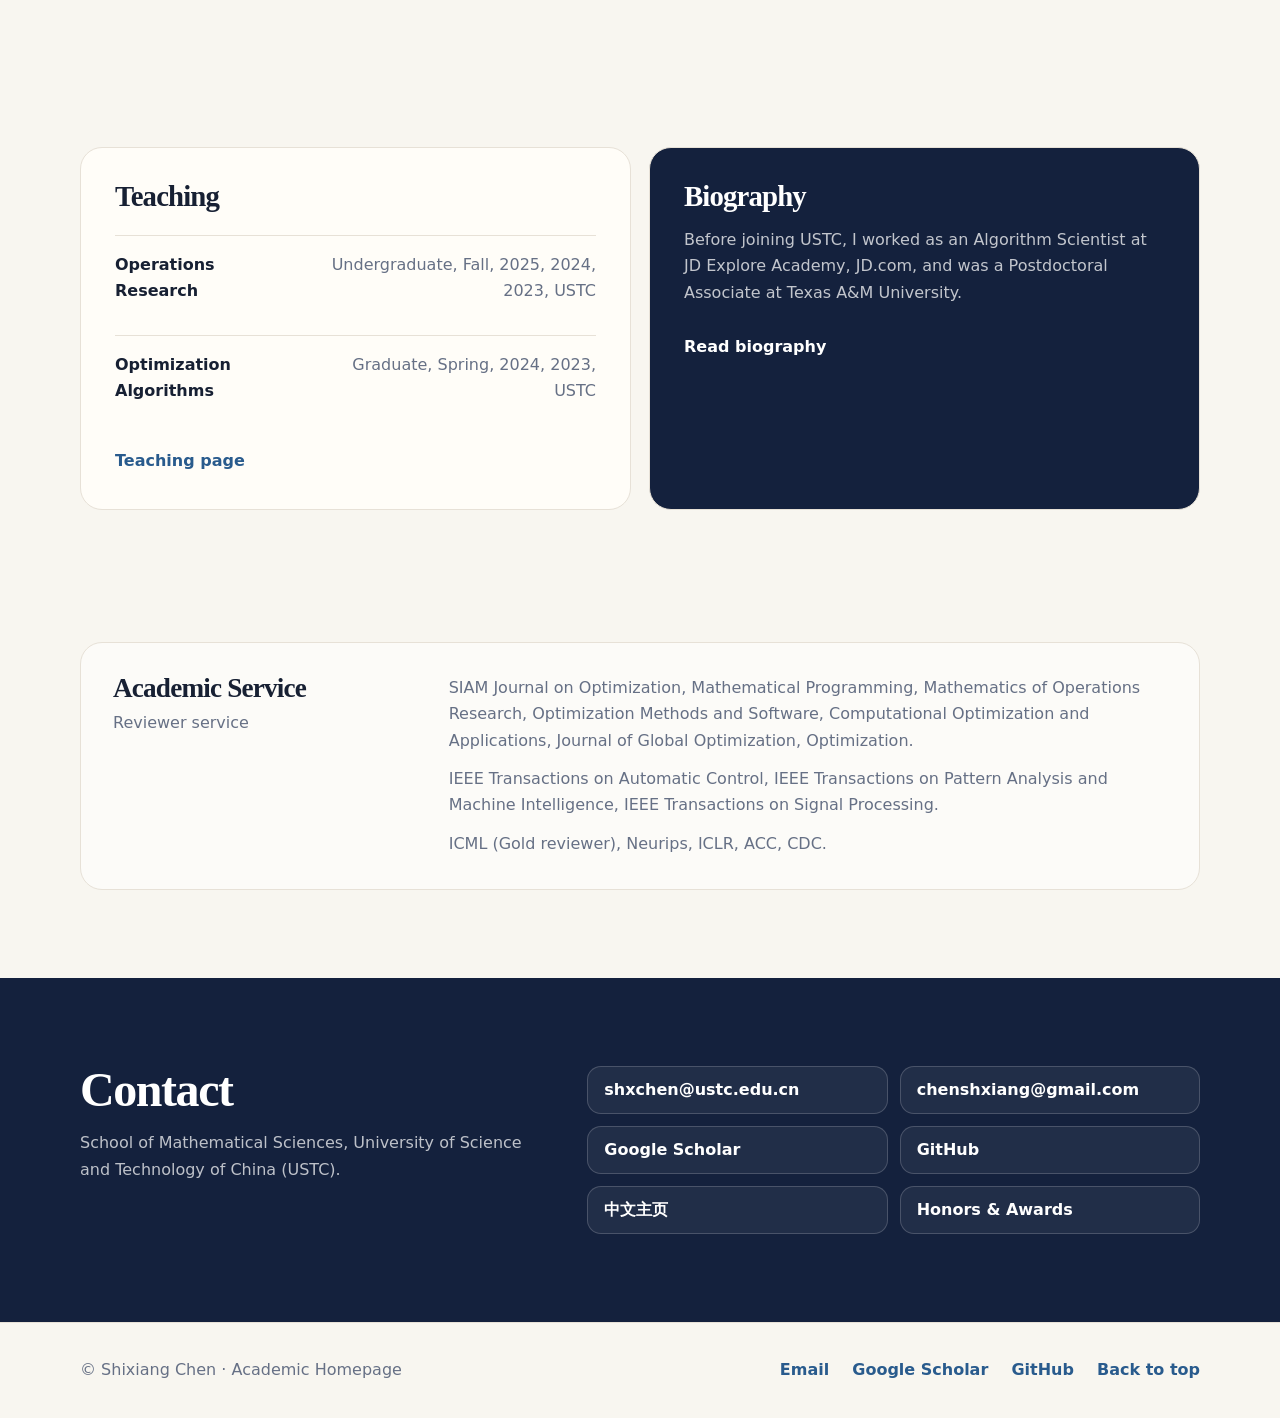
==== commit 0f97fa85: "Add code links to selected papers" ====
--- a/index.html
+++ b/index.html
@@ -111,6 +111,7 @@
             <p class="paper-links">
               <a href="https://arxiv.org/abs/2607.12877">arXiv</a>
               <a href="https://arxiv.org/pdf/2607.12877">PDF</a>
+              <a href="https://github.com/chenshixiang/manifold_mix">Code</a>
             </p>
           </article>
           <article class="paper-card featured">
@@ -120,6 +121,7 @@
             <p class="paper-links">
               <a href="https://arxiv.org/abs/2605.17384">arXiv</a>
               <a href="https://arxiv.org/pdf/2605.17384">PDF</a>
+              <a href="https://github.com/chenshixiang/ManifoldIntersections">Code</a>
             </p>
           </article>
           <article class="paper-card">
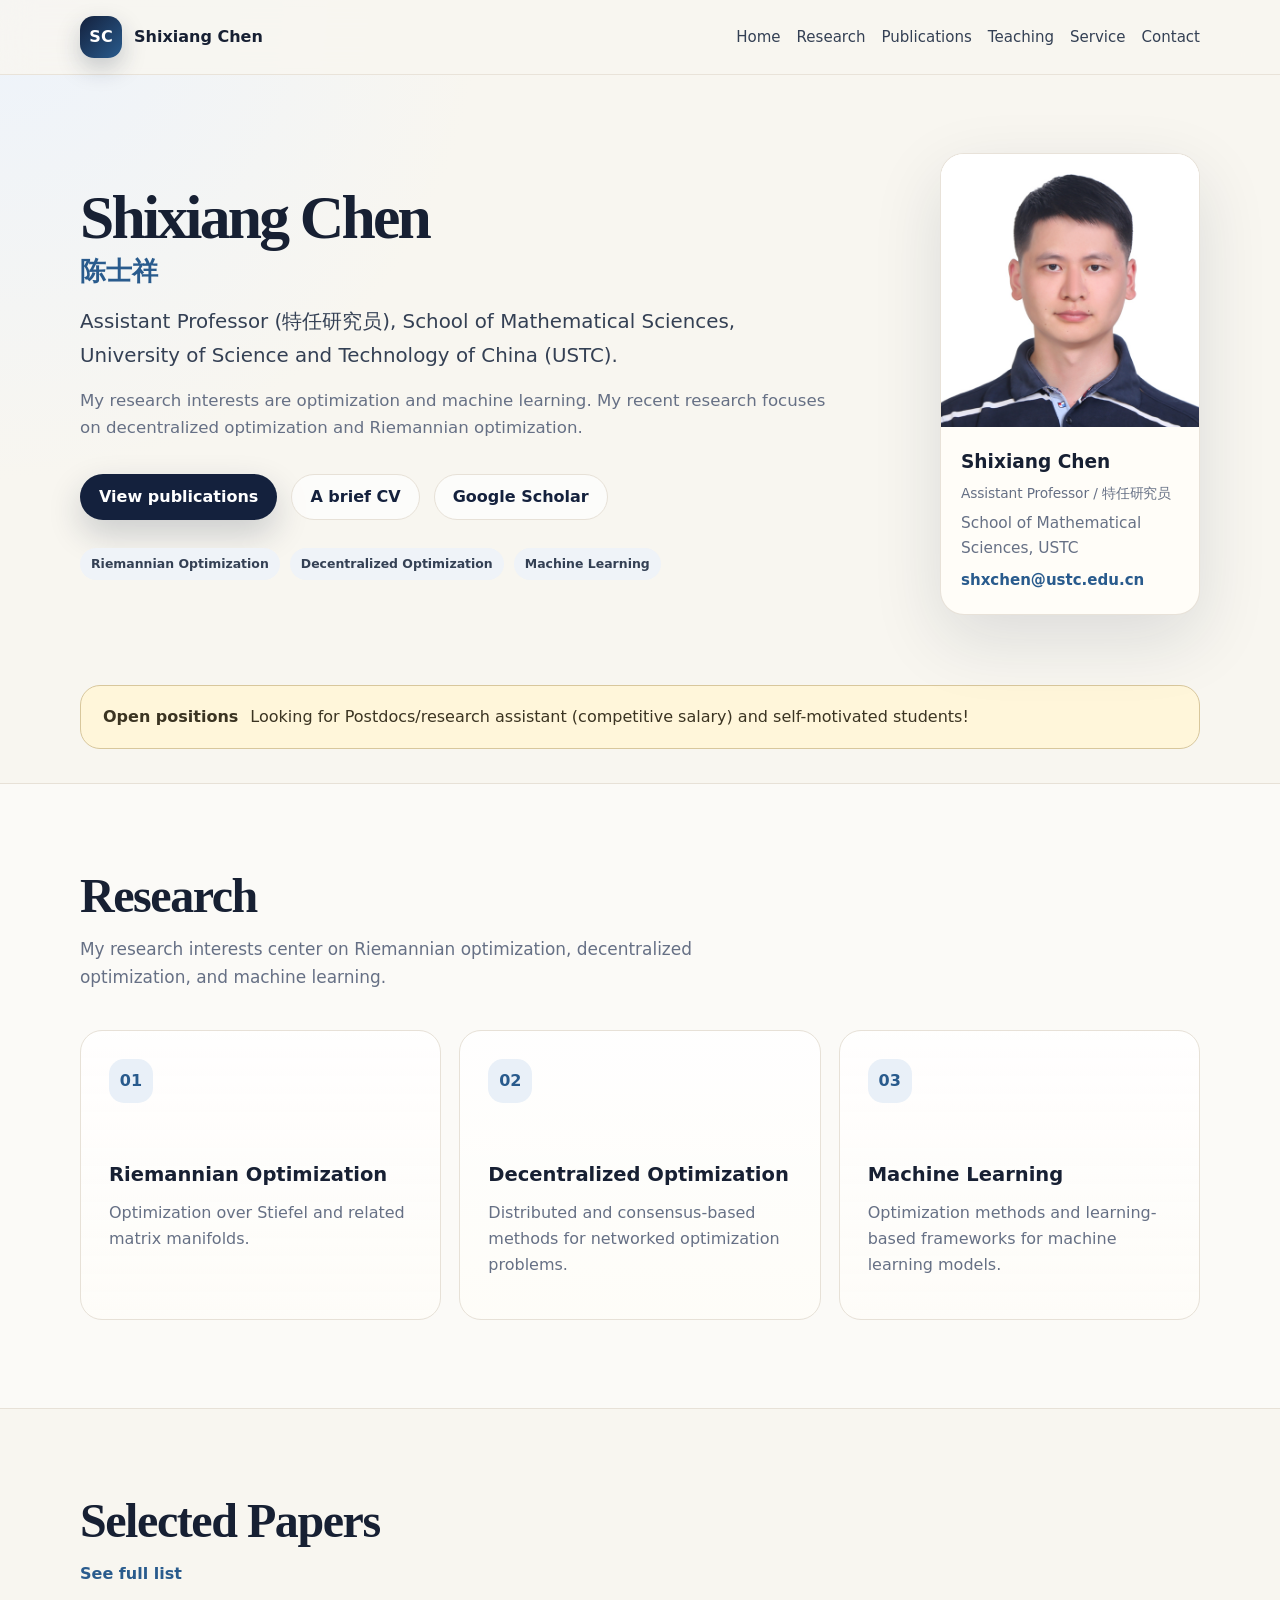
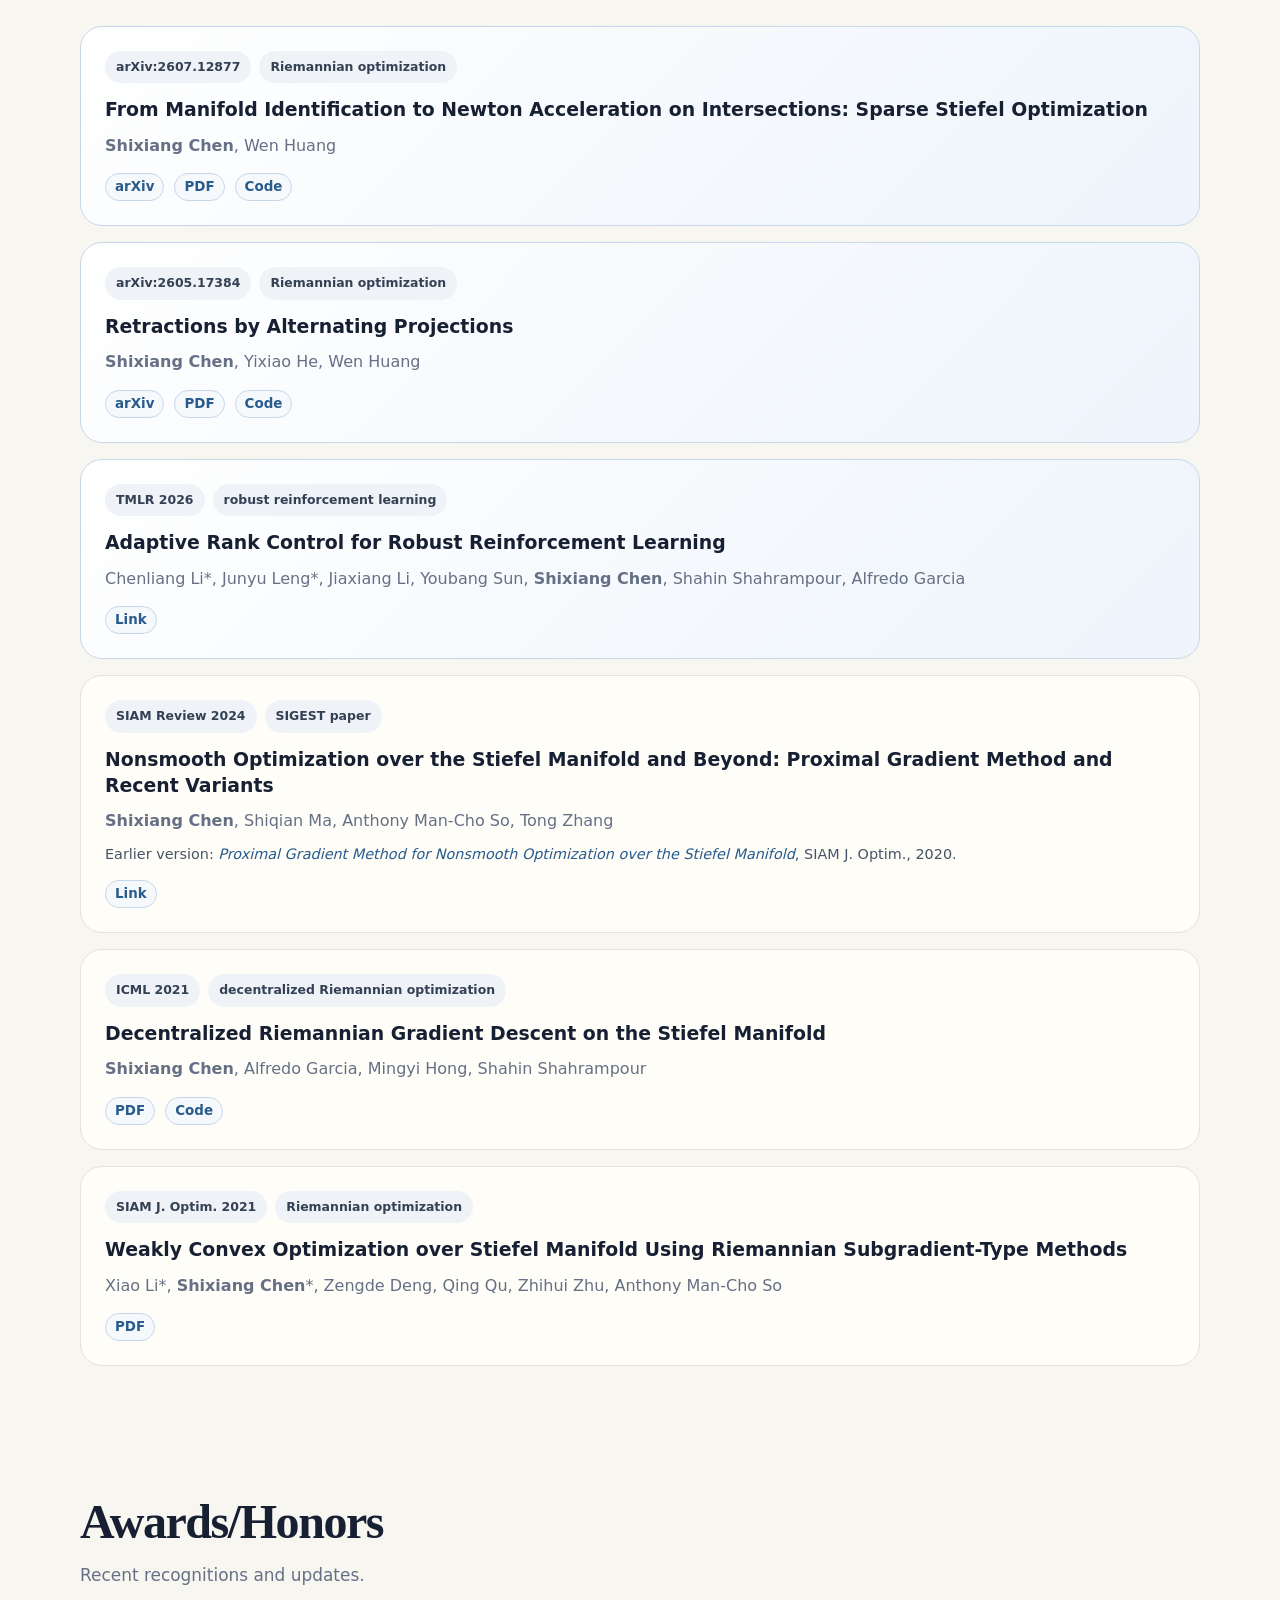
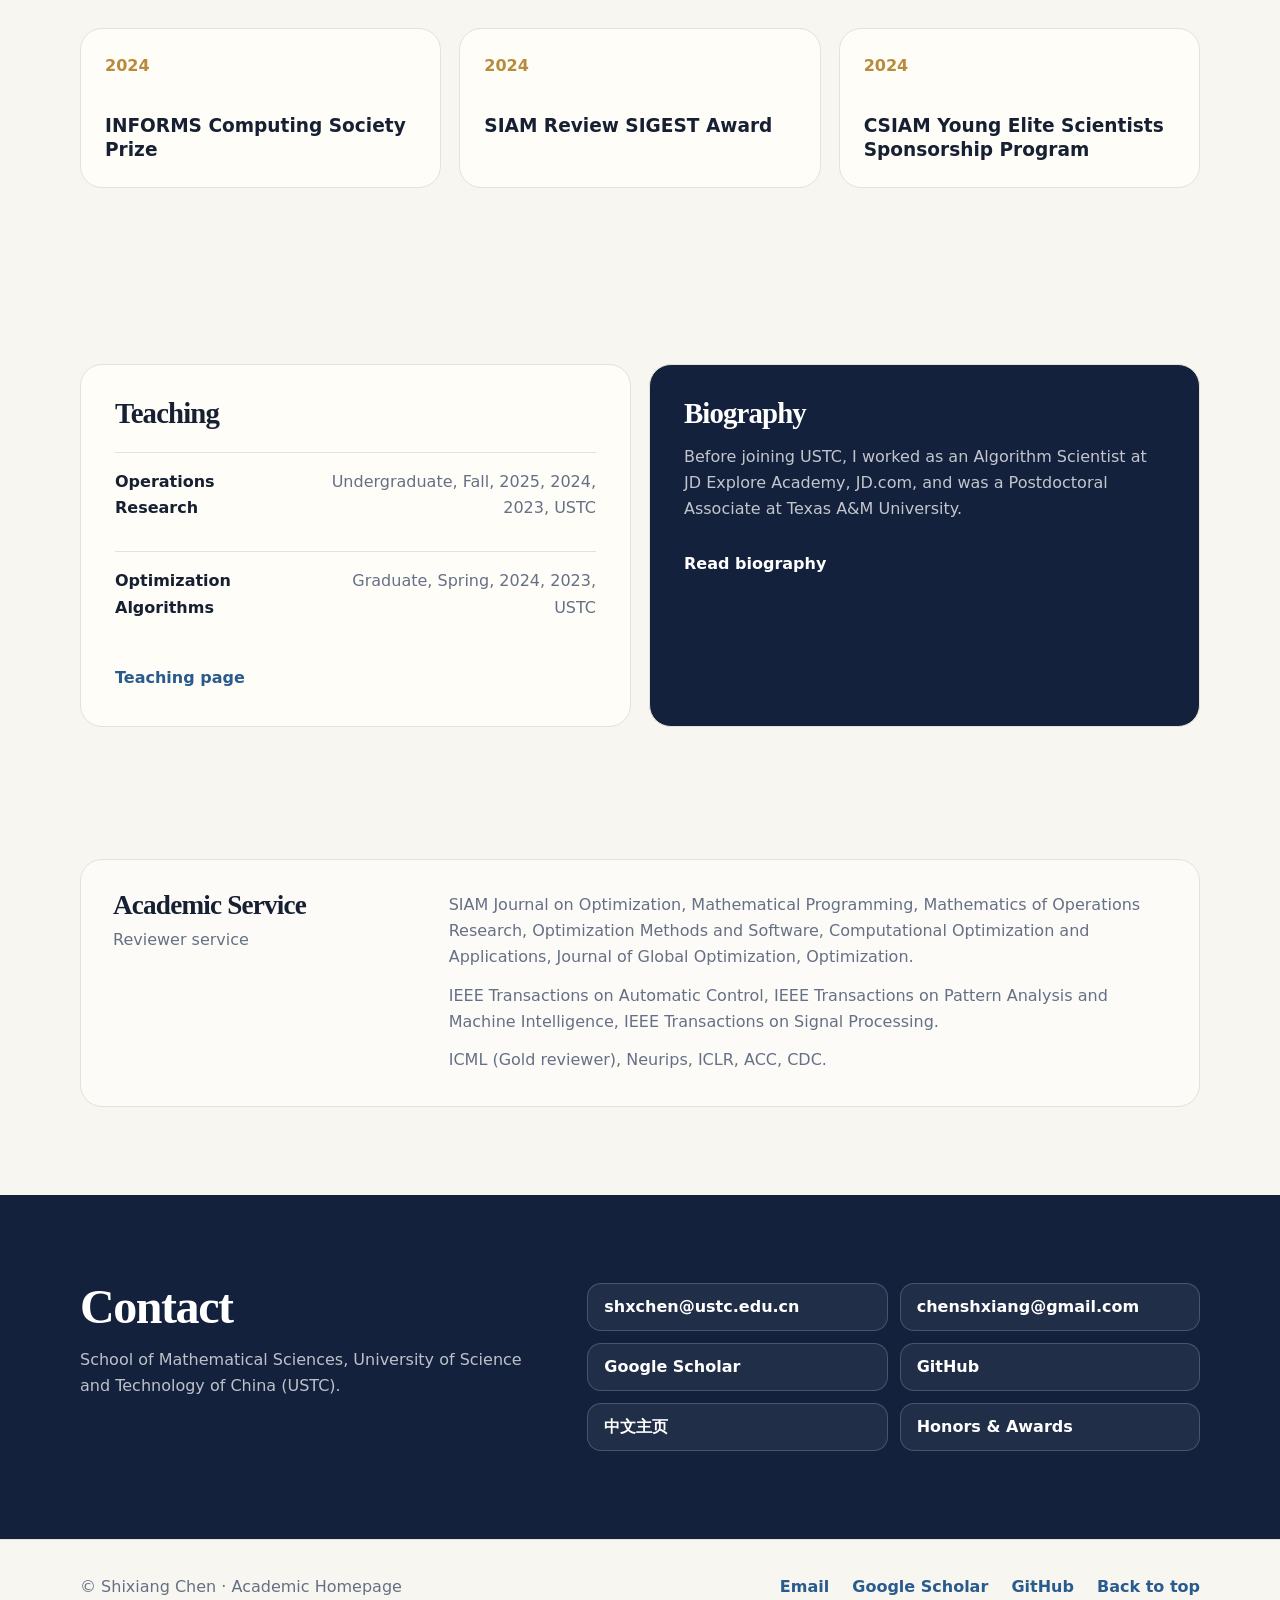
==== commit 8b4b9acb: "Add TMLR adaptive rank control paper" ====
--- a/index.html
+++ b/index.html
@@ -124,6 +124,12 @@
               <a href="https://github.com/chenshixiang/ManifoldIntersections">Code</a>
             </p>
           </article>
+          <article class="paper-card featured">
+            <div class="paper-meta"><span>TMLR 2026</span><span>robust reinforcement learning</span></div>
+            <h3>Adaptive Rank Control for Robust Reinforcement Learning</h3>
+            <p>Chenliang Li*, Junyu Leng*, Jiaxiang Li, Youbang Sun, <strong>Shixiang Chen</strong>, Shahin Shahrampour, Alfredo Garcia</p>
+            <p class="paper-links"><a href="https://openreview.net/forum?id=lG7VizZQcS">Link</a></p>
+          </article>
           <article class="paper-card">
             <div class="paper-meta"><span>SIAM Review 2024</span><span>SIGEST paper</span></div>
             <h3>Nonsmooth Optimization over the Stiefel Manifold and Beyond: Proximal Gradient Method and Recent Variants</h3>
@@ -244,5 +250,14 @@
       </div>
     </div>
   </footer>
+<!-- Statcounter: invisible visitor statistics. -->
+<script type="text/javascript">
+var sc_project=13353616;
+var sc_invisible=1;
+var sc_security="07c4f4b8";
+</script>
+<script type="text/javascript" src="https://www.statcounter.com/counter/counter.js" async="async"></script>
+<noscript><div class="statcounter" style="display:none"><img class="statcounter" src="https://c.statcounter.com/13353616/0/07c4f4b8/1/" alt="" referrerpolicy="no-referrer-when-downgrade" /></div></noscript>
+<!-- End of Statcounter code. -->
 </body>
 </html>
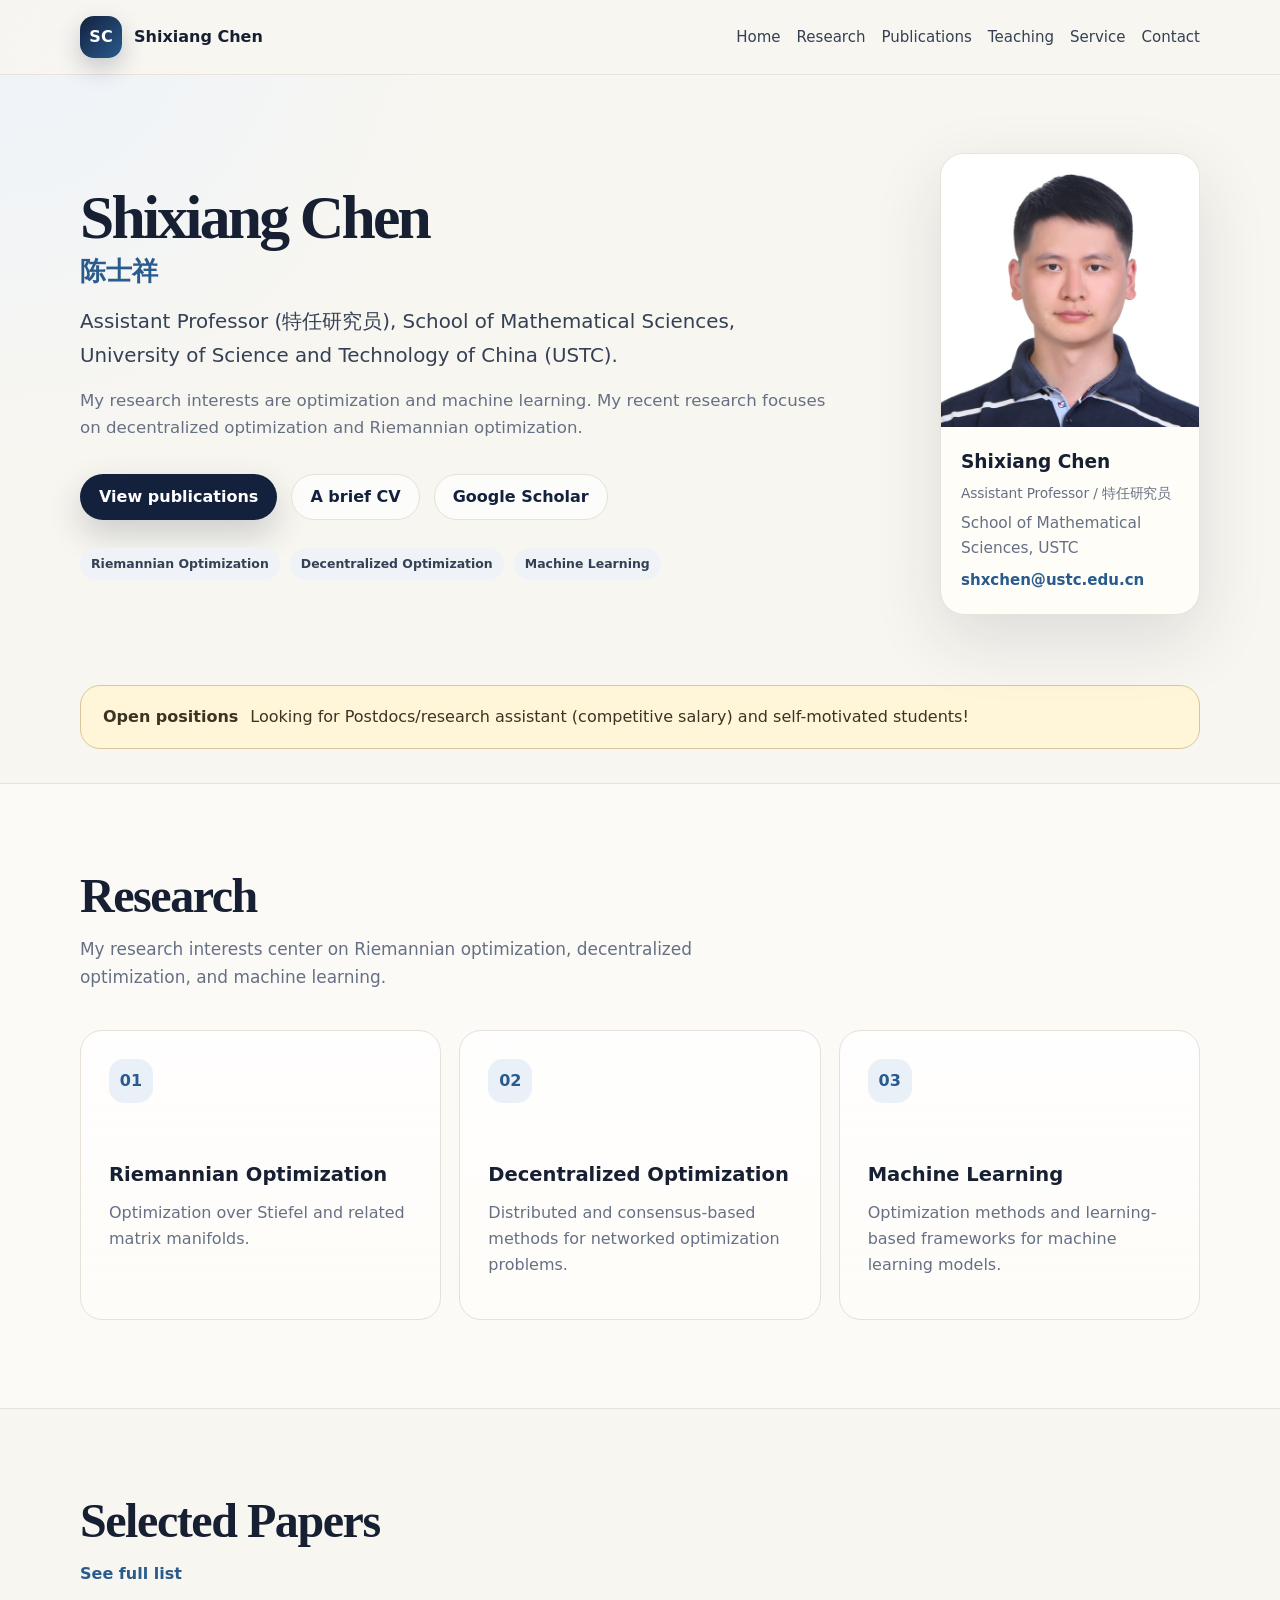
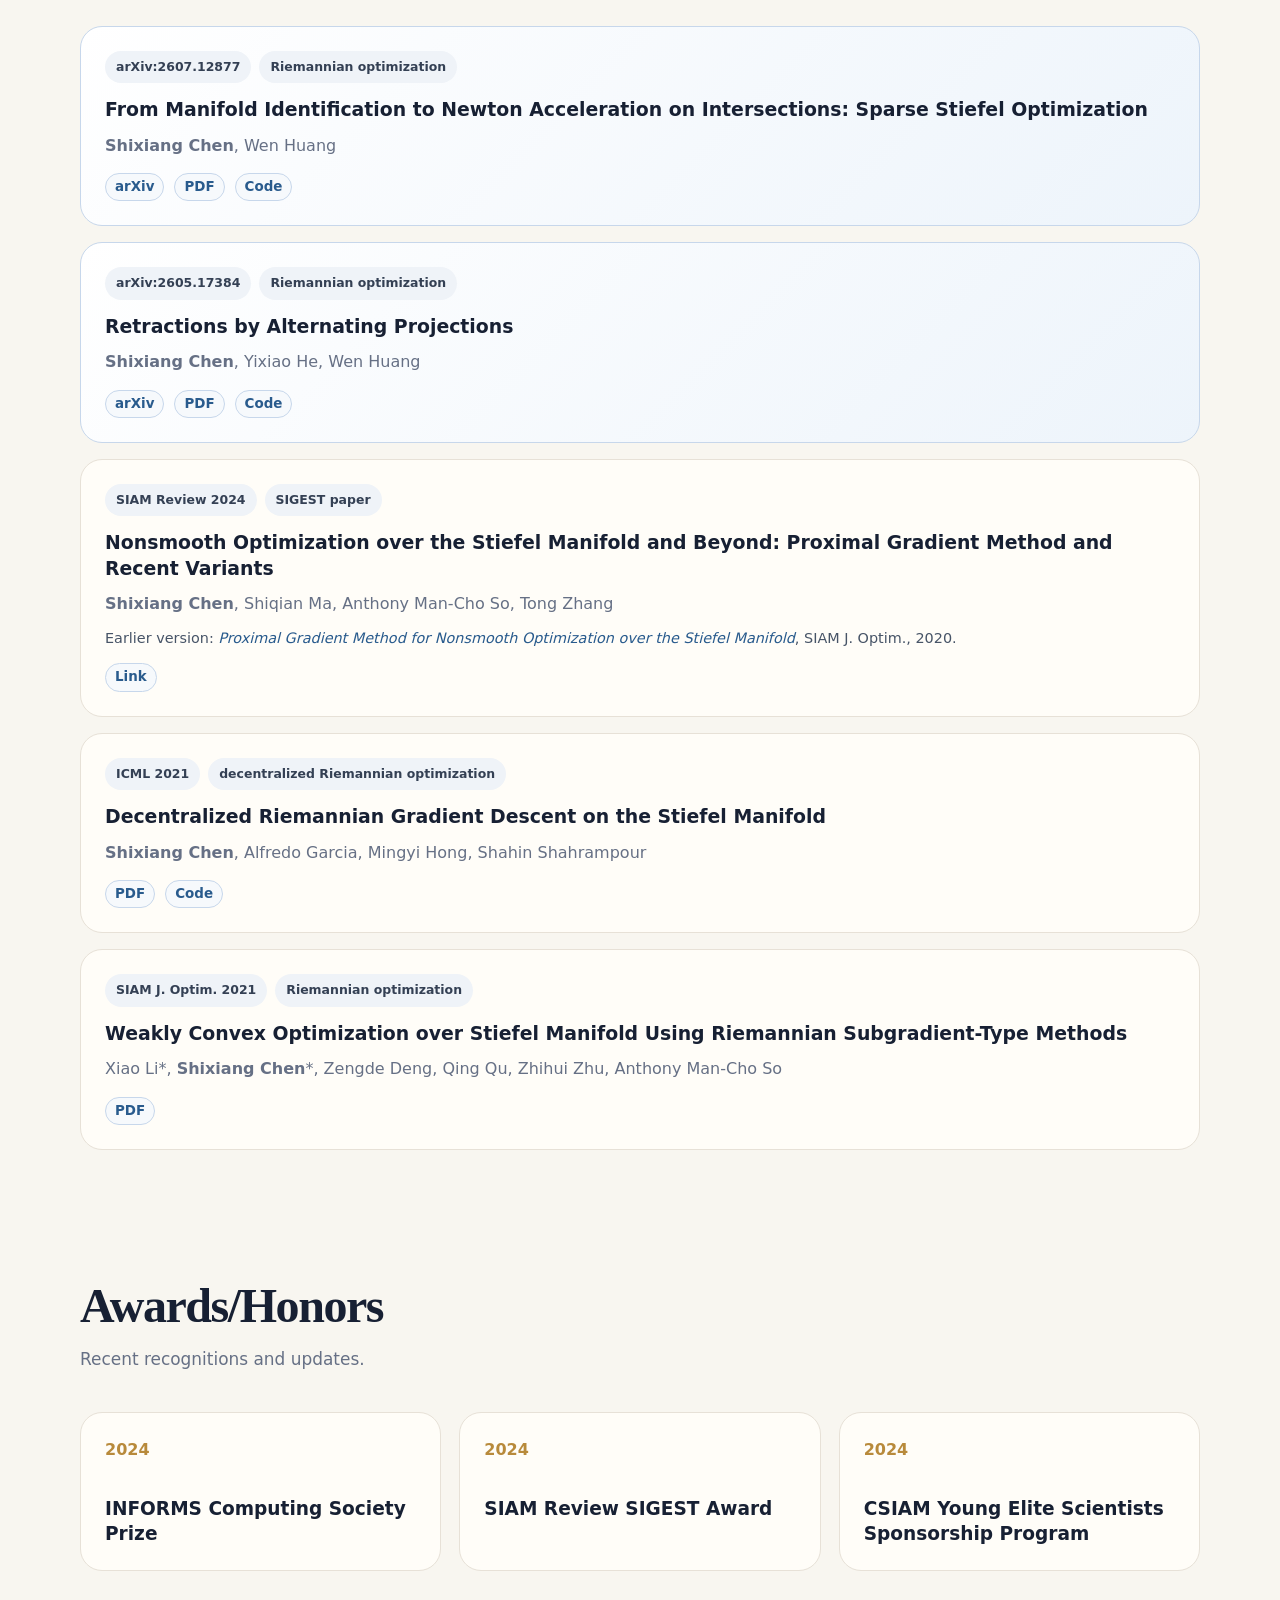
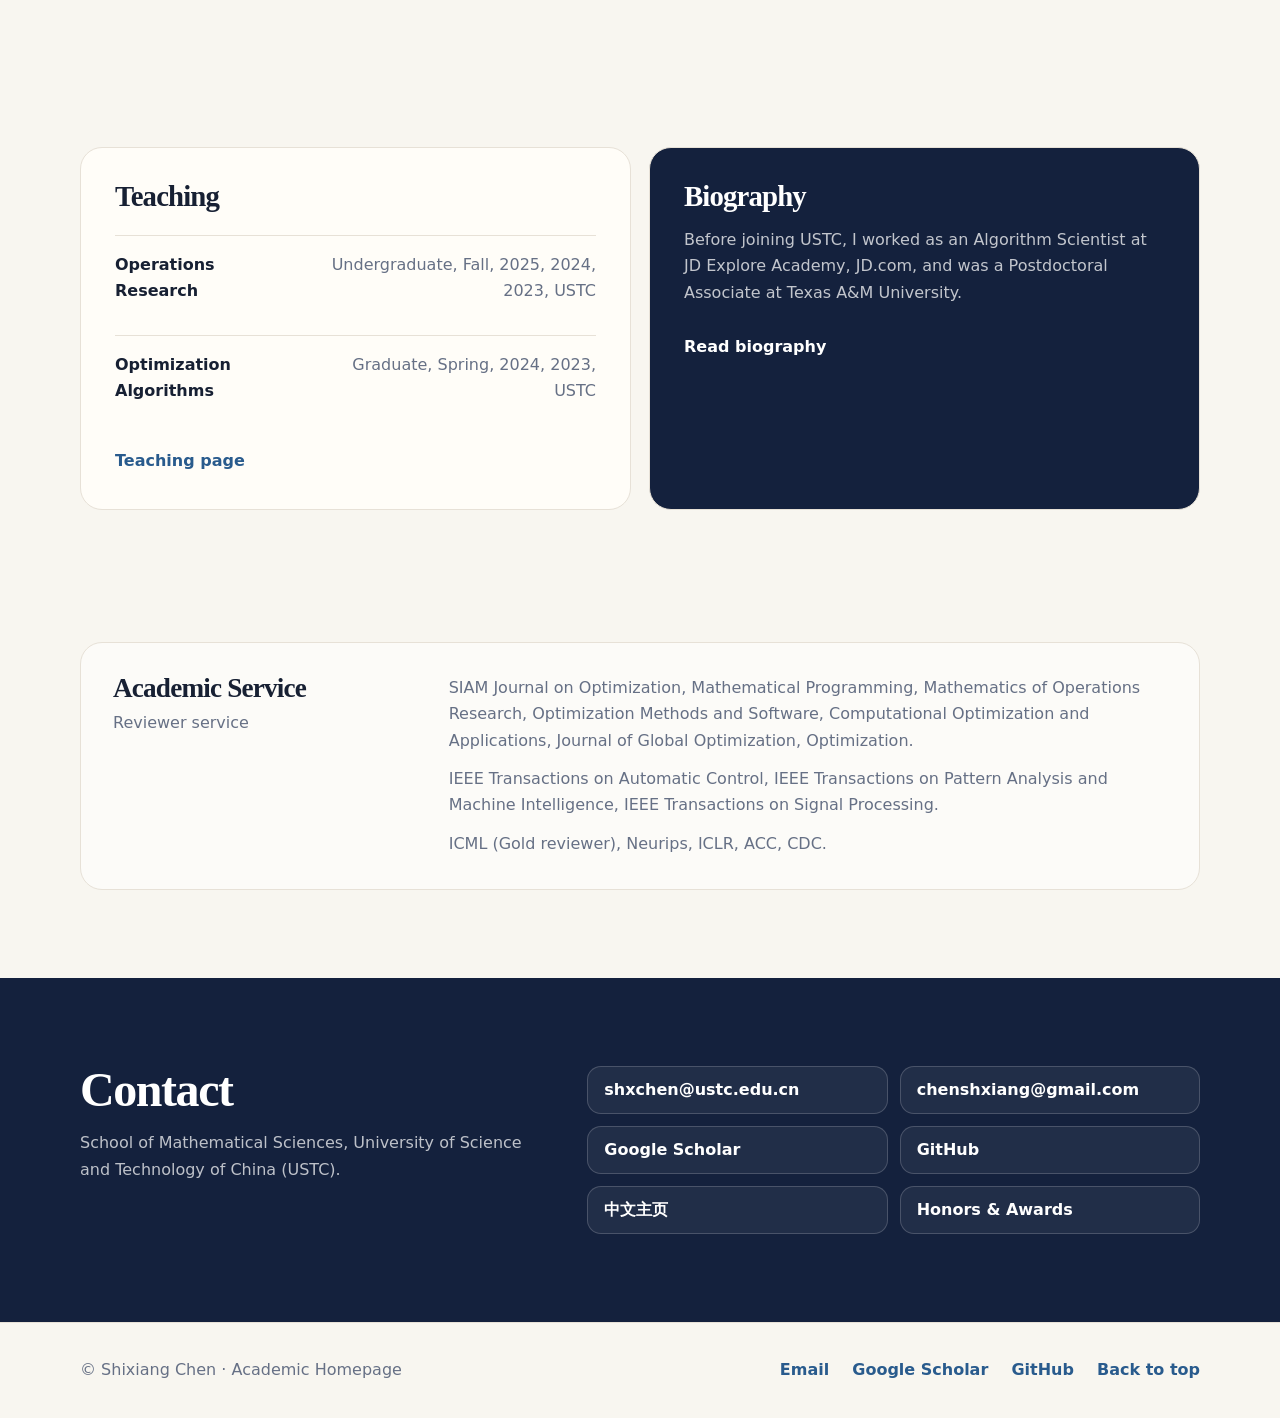
==== commit 2bd0250c: "Keep TMLR paper on full publications page only" ====
--- a/index.html
+++ b/index.html
@@ -124,12 +124,6 @@
               <a href="https://github.com/chenshixiang/ManifoldIntersections">Code</a>
             </p>
           </article>
-          <article class="paper-card featured">
-            <div class="paper-meta"><span>TMLR 2026</span><span>robust reinforcement learning</span></div>
-            <h3>Adaptive Rank Control for Robust Reinforcement Learning</h3>
-            <p>Chenliang Li*, Junyu Leng*, Jiaxiang Li, Youbang Sun, <strong>Shixiang Chen</strong>, Shahin Shahrampour, Alfredo Garcia</p>
-            <p class="paper-links"><a href="https://openreview.net/forum?id=lG7VizZQcS">Link</a></p>
-          </article>
           <article class="paper-card">
             <div class="paper-meta"><span>SIAM Review 2024</span><span>SIGEST paper</span></div>
             <h3>Nonsmooth Optimization over the Stiefel Manifold and Beyond: Proximal Gradient Method and Recent Variants</h3>
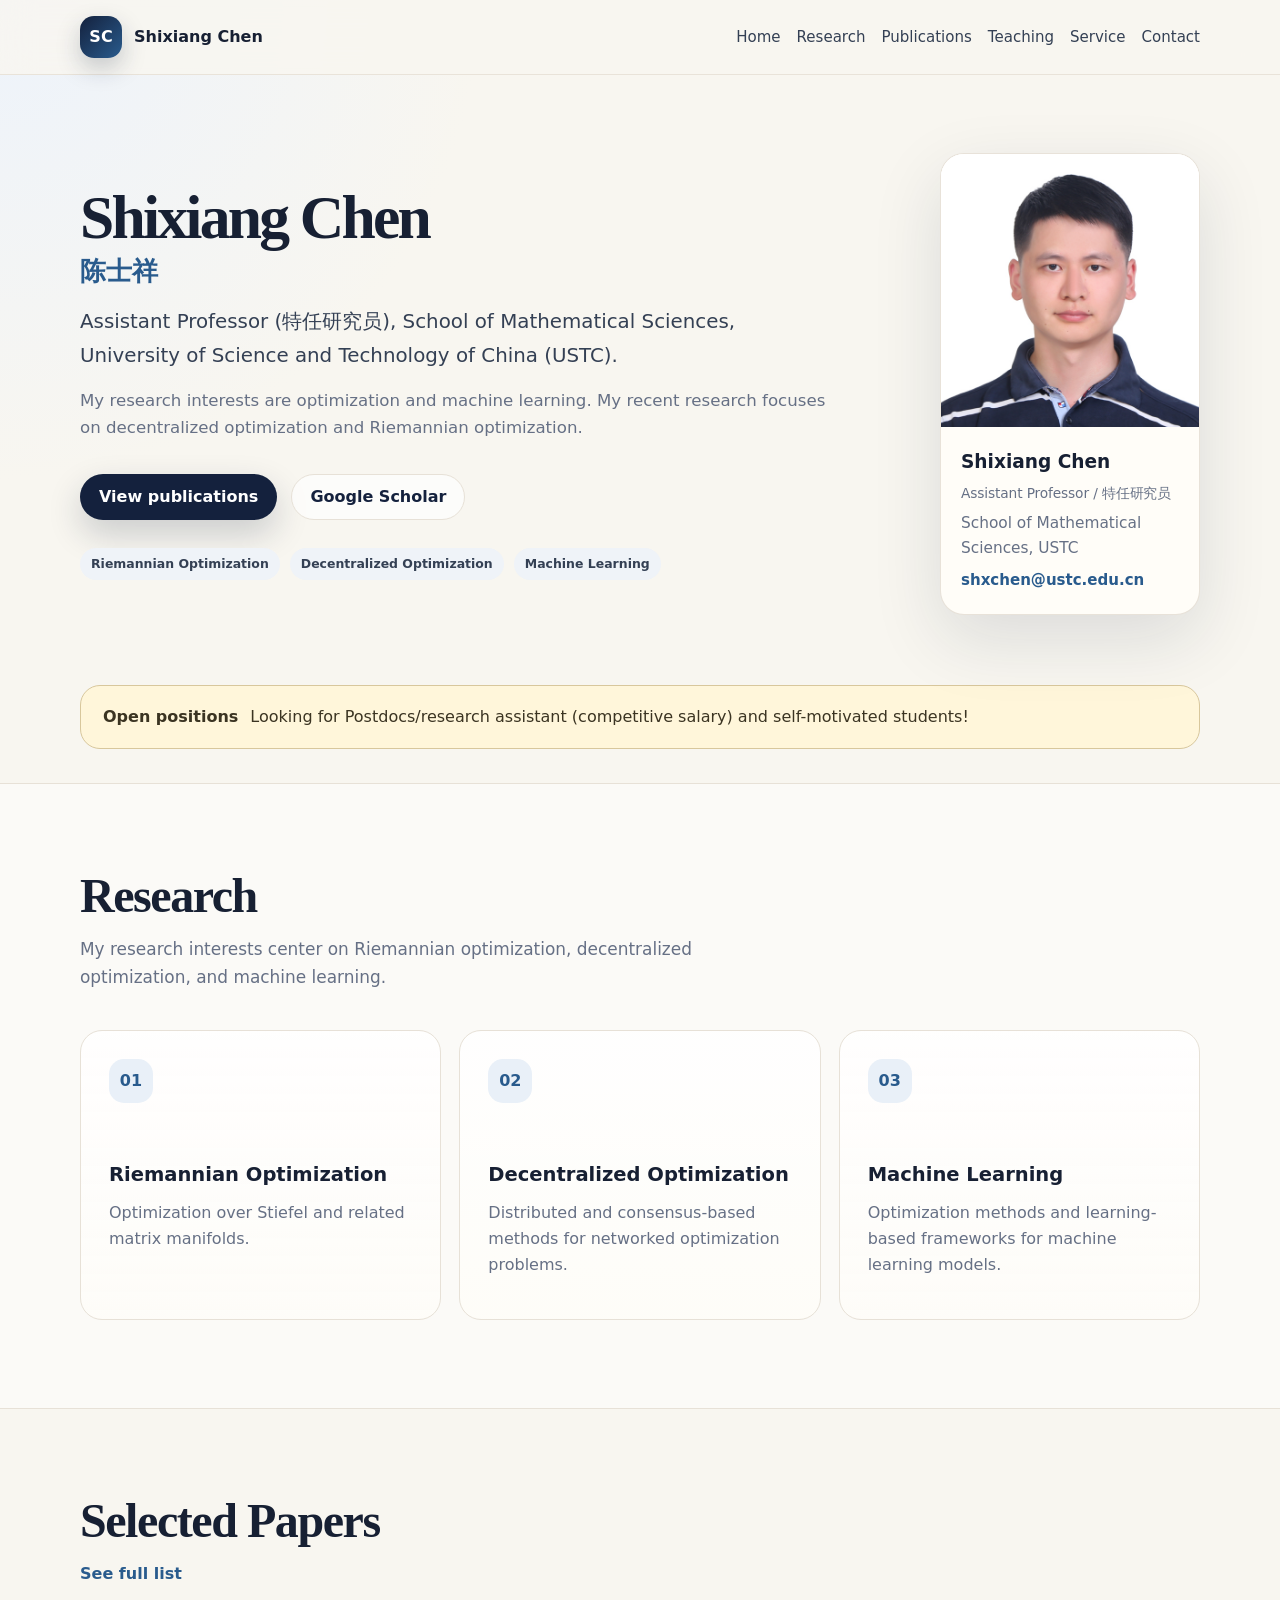
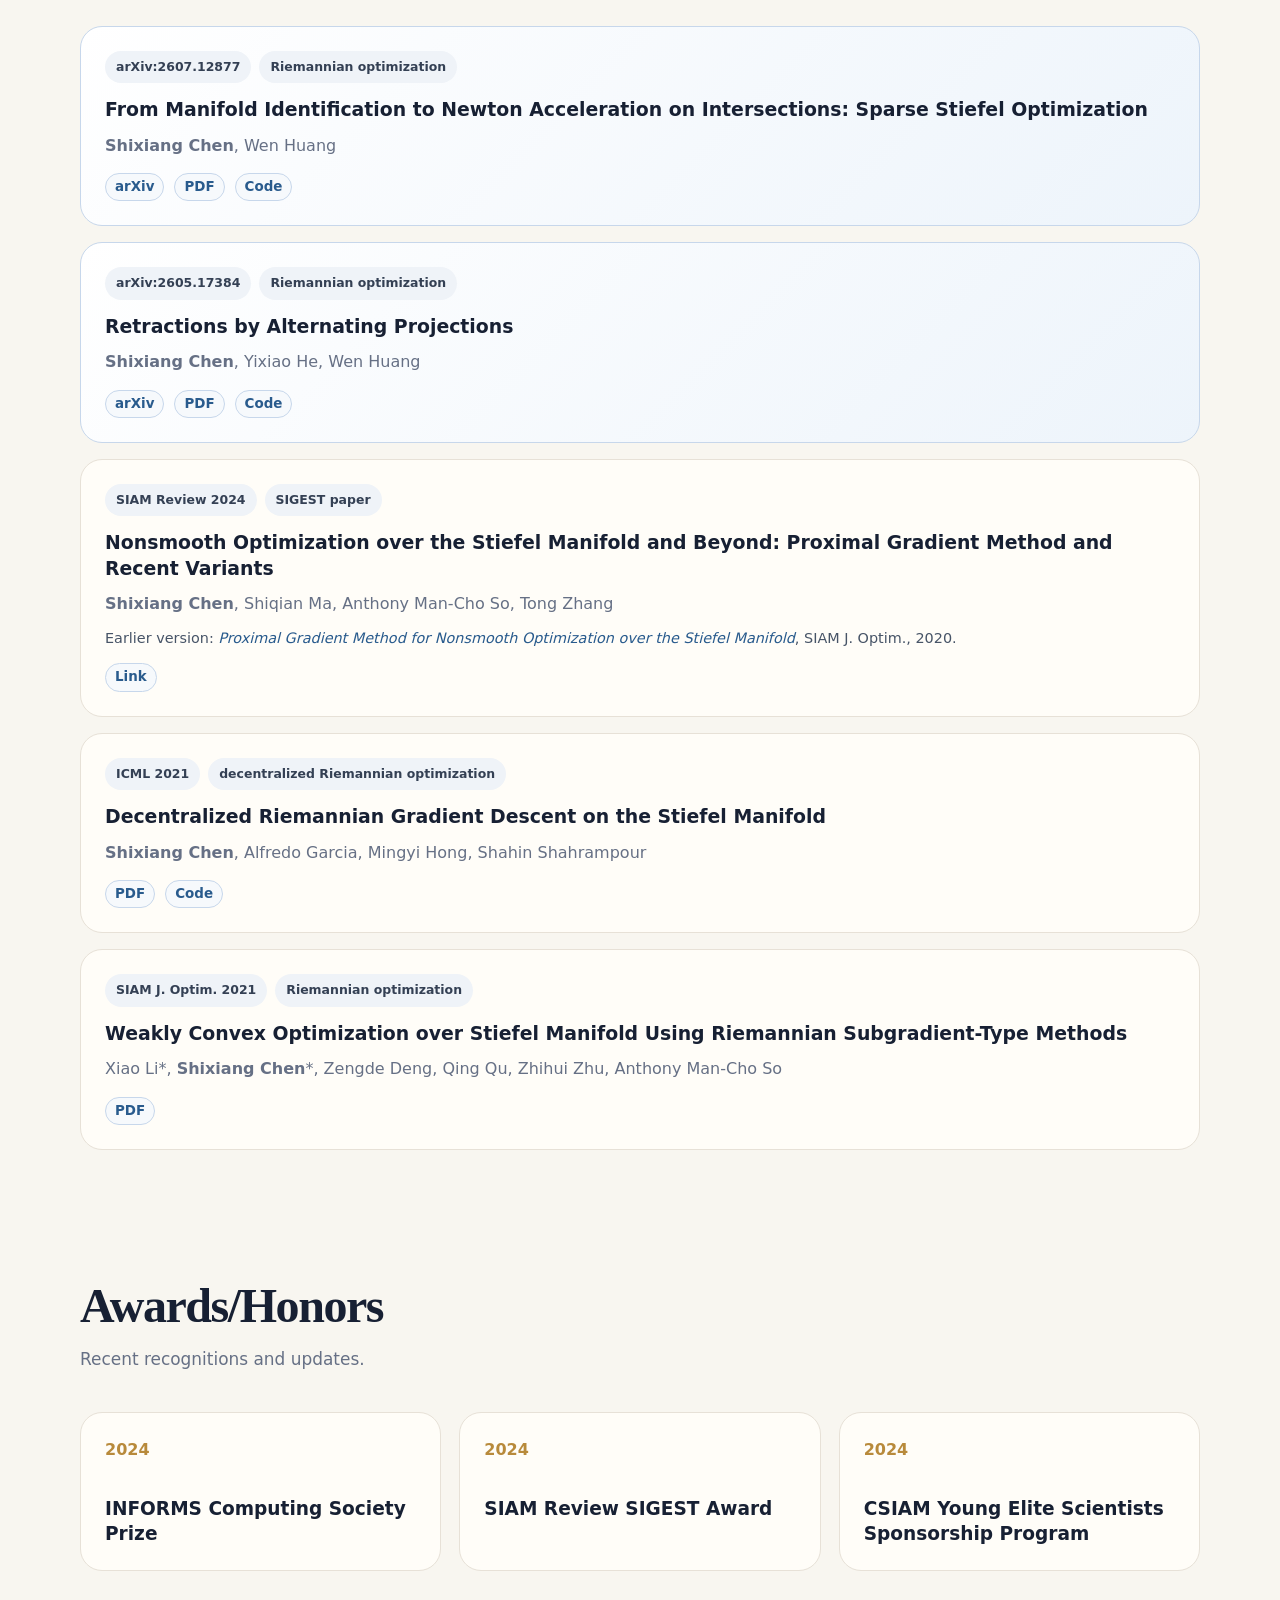
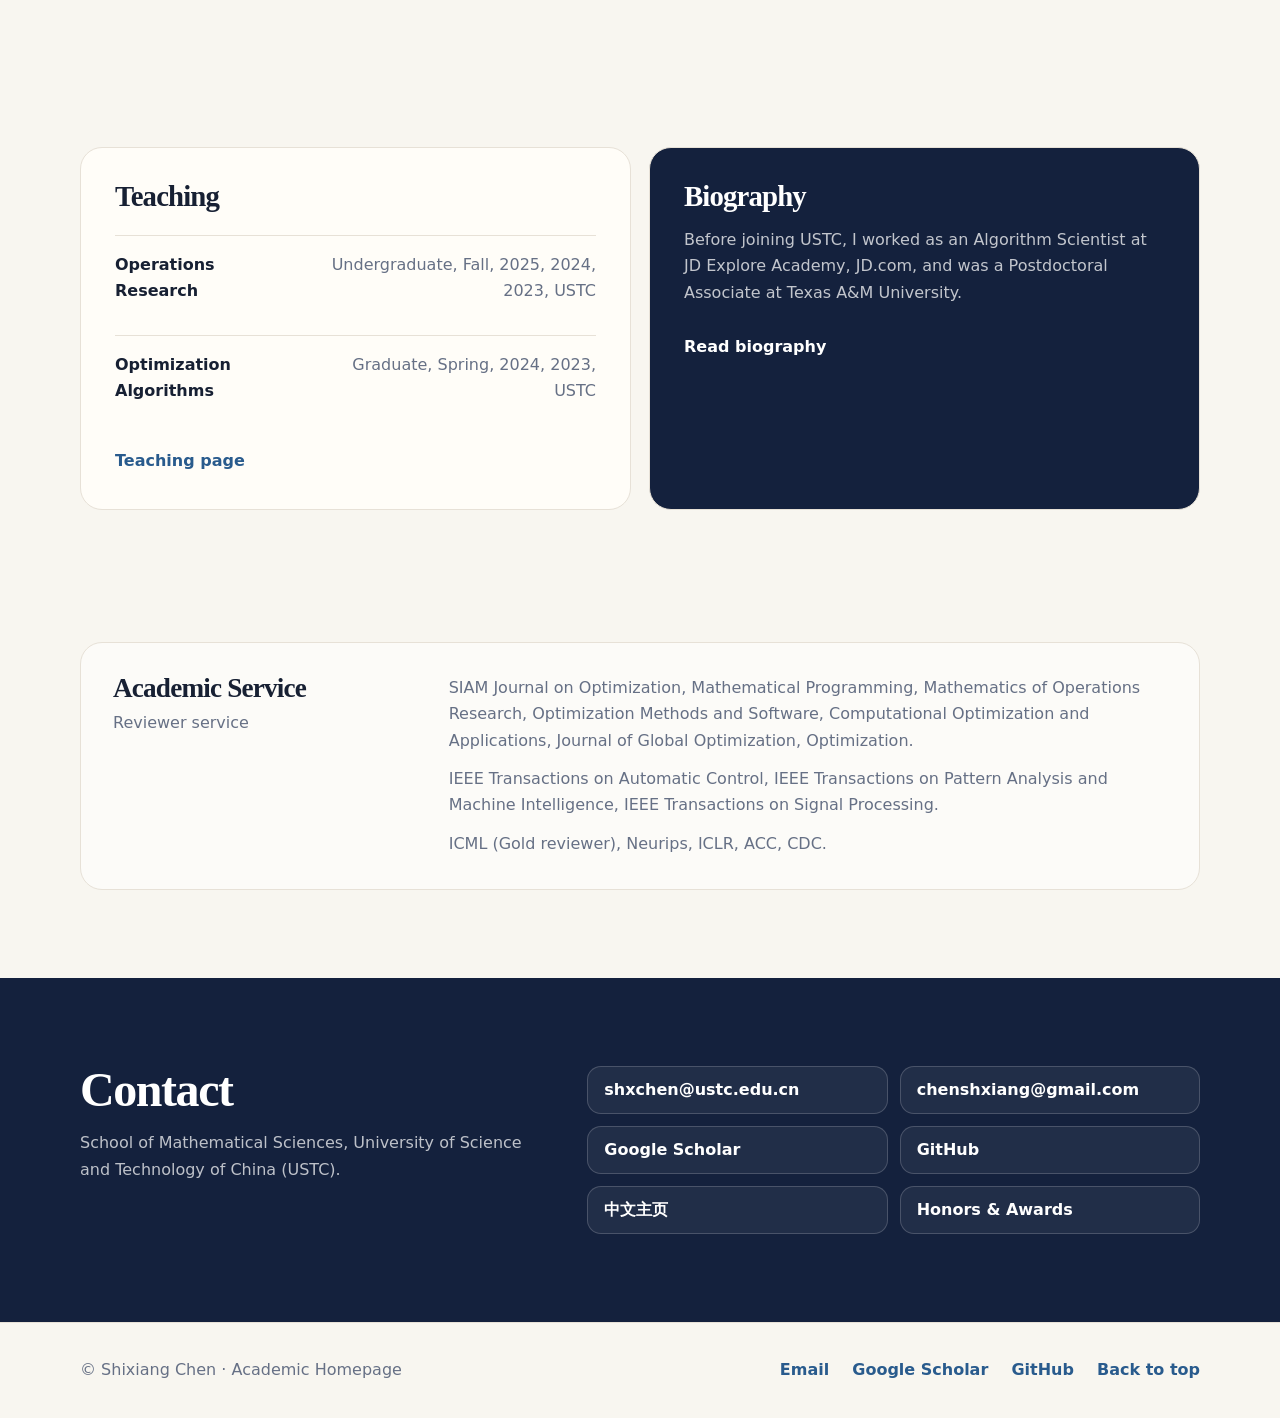
==== commit db505789: "Remove CV link from homepage" ====
--- a/index.html
+++ b/index.html
@@ -43,7 +43,6 @@
           </p>
           <div class="hero-actions" aria-label="Key links">
             <a class="btn primary" href="#publications">View publications</a>
-            <a class="btn ghost" href="cv/cv.pdf">A brief CV</a>
             <a class="btn ghost" href="https://scholar.google.com.hk/citations?user=WChDBRkAAAAJ&amp;hl">Google Scholar</a>
           </div>
           <div class="research-tags" aria-label="Research areas">
